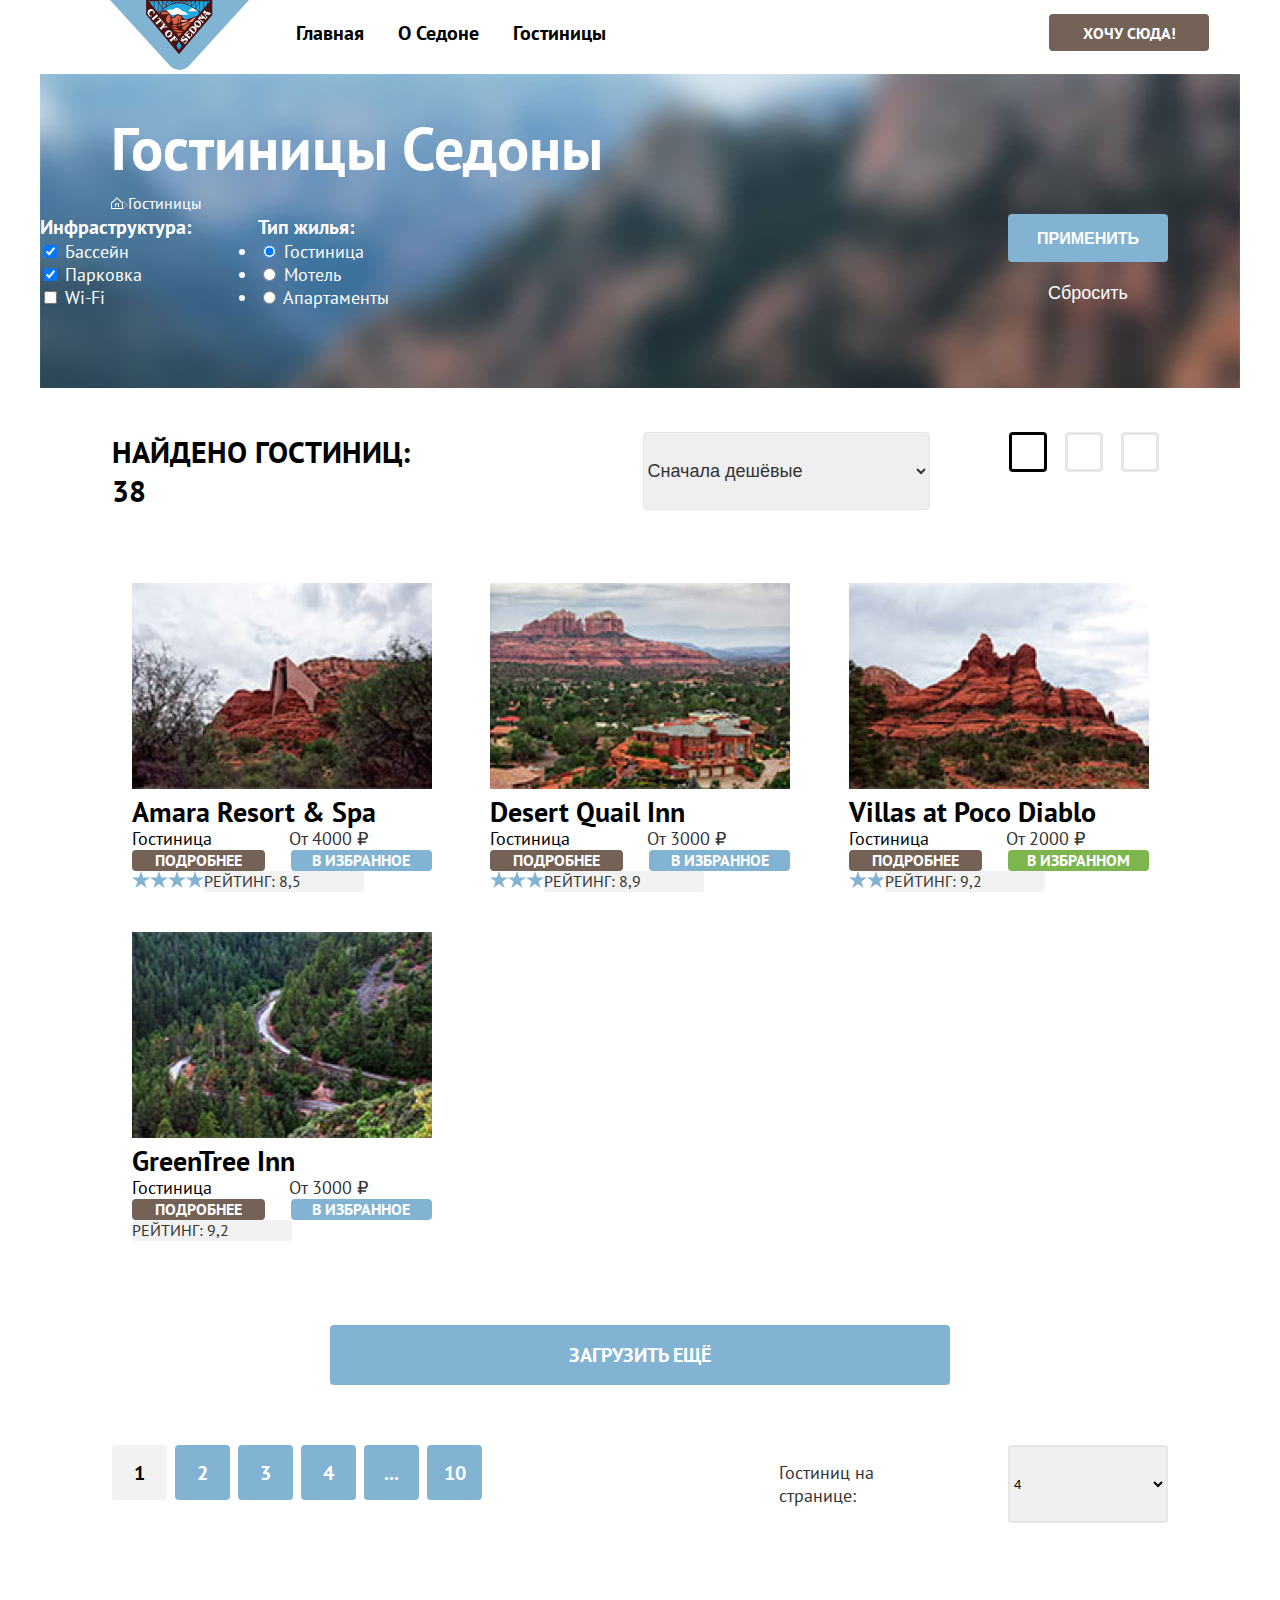
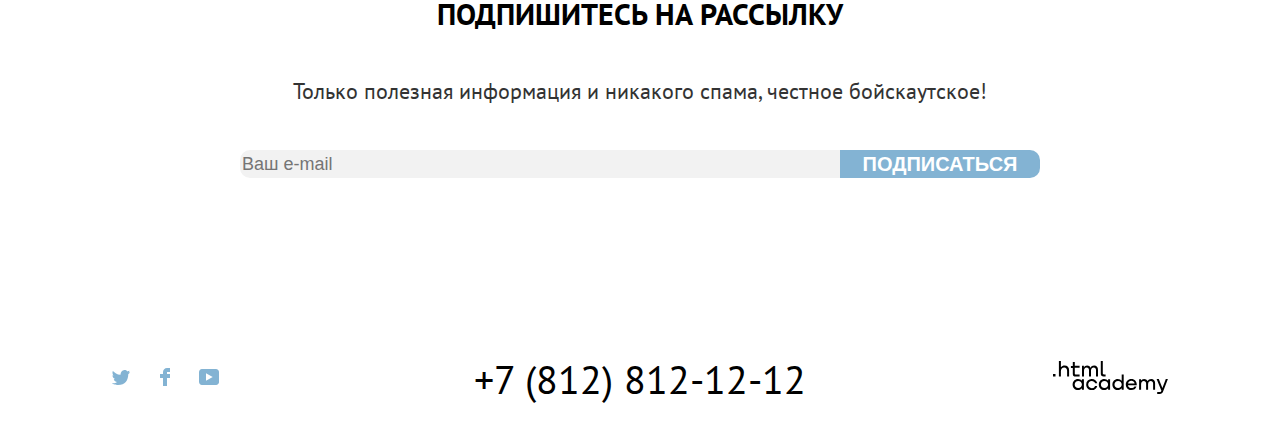
==== catalog.html @ 1007efc6 "Merge pull request #6 from Artem-Olkhovoi/master" ====
<!DOCTYPE html>
<html lang="ru">

<head>
  <meta charset="utf-8">
  <title>Каталог гостиниц в городе Седона</title>
  <link rel="stylesheet" href="styles/styles.css">
</head>

<body>
  <div class="main-container">
    <header class="main-page-header">
      <div class="header-container">
        <a class="navigation-logo" href="index.html">
          <img class="logo" src="images/logo.svg" width="139" height="70" alt="Логотип курортного города Седона">
        </a>
        <nav class="main-navigation-header">
          <ul class="main-navigation-list">
            <li class="main-navigation-item">
              <a class="main-navigation-link main-navigation-link-current" href="index.html">Главная</a>
            </li>
            <li class="main-navigation-item">
              <a class="main-navigation-link" href="#">О Седоне</a>
            </li>
            <li class="main-navigation-item">
              <a class="main-navigation-link" href="catalog.html">Гостиницы</a>
            </li>
          </ul>
        </nav>

        <ul class="main-navigation-list navigation-user">
          <li class="main-navigation-item">
            <a class="main-navigation-link" href="#">

              <span class="visually-hidden">
                Поиск
              </span>
            </a>
          </li>
          <li class="main-navigation-item">
            <a class="main-navigation-link" href="#">
              <span class="visually-hidden">
                Избранное
              </span>
            </a>
          </li>
          <li class="main-header-navigation-button">
            <a class="button-main-navigation-link" href="#">Хочу сюда!</a>
          </li>
        </ul>
      </div>
    </header>
    <main class="main-inner">
      <div class="inner-header-filter-container">
        <header class="inner-header">
          <h1 class="inner-header-title">Гостиницы Седоны</h1>
          <ul class="breadcrumbs">
            <li class="breadcrumbs-item">
              <a class="breadcrumbs-link" href="index.html"><img class="breadcrumbs-index-link"
                  src="images/breadcrumbs-index.svg" width="12" height="12">
                <span class="visually-hidden">
                  Главная
                </span>
              </a>
            </li>
            <li class="breadcrumbs-item">
              <img src="images/breadcrumbs-arrow.svg" width="5" height="8">
            </li>
            <li class="breadcrumbs-item">
              <a class="breadcrumbs-link">Гостиницы</a>
            </li>
          </ul>
        </header>
        <section class="catalog-filter">
          <h2 class="visually-hidden">Фильтр каталога</h2>
          <form class="catalog-filter filter" action="https://echo.htmlacademy.ru/" method="get">

            <fieldset class="catalog-filter-group infostructure">
              <legend class="catalog-filter-title">Инфраструктура:</legend>
              <ul class="catalog-filter-list">
                <li class="catalog-filter-item">
                  <input class="control-input" type="checkbox" name="swimming-pool" checked>
                  <label class="control">Бассейн</label>
                </li>

                <li class="catalog-filter-item">
                  <input class="control-input" type="checkbox" name="parking-place" checked>
                  <label class="control">Парковка</label>
                </li>

                <li class="catalog-filter-item">
                  <input class="control-input" type="checkbox" name="wi-fi">
                  <label class="control">Wi-Fi</label>
                </li>
              </ul>
            </fieldset>

            <fieldset class="catalog-filter-group">
              <legend class="catalog-filter-title">Тип жилья:</legend>
              <ul class="catalog-filter-list">
                <li class="catalog-filter-item">
                  <input class="control-input" type="radio" name="product-group" checked>
                  <label class="control">Гостиница</label>
                </li>

                <li class="catalog-filter-item">
                  <input class="control-input" type="radio" name="product-group">
                  <label class="control">Мотель</label>
                </li>

                <li class="catalog-filter-item">
                  <input class="control-input" type="radio" name="product-group">
                  <label class="control">Апартаменты</label>
                </li>
              </ul>
            </fieldset>
        </section>
        <div class="price-filter">
          <button class="button-submit" type="submit">Применить</button>
          <button class="button-reset" type="submit">Сбросить</button>
        </div>
        </form>
      </div>
      <section class="sorting">
        <div class="sorting-container">
          <h2 class="sorting-title">Найдено гостиниц: 38</h2>
          <select class="select-control" aria-label="Сортировка">
            <option value="cheap">Сначала дешёвые</option>
            <option value="expensive">Сначала дорогие</option>
            <option value="popular">Сначала популярные</option>
          </select>
          <div class="sorting-viev-variants">
            <a href="#" class="button-sort">
              <img class="mode-border" src="images/mode-tile.svg" width="16" height="14">
              <span class="visually-hidden">Показать карточки</span>
            </a>
            <a href="#" class="button-sort">
              <img class="mode-border inactive" src="images/mode-slideshow.svg" width="16" height="14">
              <span class="visually-hidden">Показать слайдом</span>
            </a>
            <a href="#" class="button-sort">
              <img class="mode-border inactive" src="images/mode-list.svg" width="16" height="14">
              <span class="visually-hidden">Показать список</span>
            </a>
          </div>
        </div>
      </section>

      <ul class="product-list">
        <div class="products-list-container">
          <li class="product-card">
            <a class="product-card-link" href="#">
              <img class="product-card-image" src="images/hotel-1.jpg" width="300" height="206"
                alt="Гостиница Amara Resort & Spa">
              <h3 class="product-card-title">Amara Resort & Spa</h3>
            </a>
            <p class="product-card-type">Гостиница</p>
            <p class="product-card-type-price">От 4000 ₽</p>
            <a class="product-card-button-detail" href="#">подробнее</a>
            <a class="product-card-button-favorite" href="#">В избранное</a>
            <div class="product-card-stars-4">
              <span class="visually-hidden">
                Четырехзвездочная гостиница
              </span>
            </div>
            <span class="product-card-rating">Рейтинг: 8,5</span>
          </li>

          <li class="product-card">
            <a class="product-card-link" href="#">
              <img class="product-card-image" src="images/hotel-2.jpg" width="300" height="206"
                alt="Гостиница Desert Quail Inn">
              <h3 class="product-card-title">Desert Quail Inn</h3>
            </a>
            <p class="product-card-type">Гостиница</p>
            <p class="product-card-type-price">От 3000 ₽</p>
            <a class="product-card-button-detail" href="#">подробнее</a>
            <a class="product-card-button-favorite" href="#">В избранное</a>
            <div class="product-card-stars-3">
              <span class="visually-hidden">
                Трехзвездочная гостиница
              </span>
            </div>
            <span class="product-card-rating">Рейтинг: 8,9</span>
          </li>

          <li class="product-card">
            <a class="product-card-link" href="#">
              <img class="product-card-image" src="images/hotel-3.jpg" width="300" height="206"
                alt="Гостиница Villas at Poco Diablo">
              <h3 class="product-card-title">Villas at Poco Diablo</h3>
            </a>
            <p class="product-card-type">Гостиница</p>
            <p class="product-card-type-price">От 2000 ₽</p>
            <a class="product-card-button-detail" href="#">подробнее</a>
            <a class="product-card-button-favorite in-favorite" href="#">В избранном</a>
            <div class="product-card-stars-2">
              <span class="visually-hidden">
                Двухзвездочная гостиница
              </span>
            </div>
            <span class="product-card-rating">Рейтинг: 9,2</span>
          </li>

          <li class="product-card">
            <a class="product-card-link" href="#">
              <img class="product-card-image" src="images/hotel-4.jpg" width="300" height="206"
                alt="Гостиница GreenTree Inn">
              <h3 class="product-card-title">GreenTree Inn</h3>
            </a>
            <p class="product-card-type">Гостиница</p>
            <p class="product-card-type-price">От 3000 ₽</p>
            <a class="product-card-button-detail" href="#">подробнее</a>
            <a class="product-card-button-favorite" href="#">В избранное</a>
            <span class="visually-hidden">
              Двухзвездочная гостиница
              <div class="product-card-stars-2"></div>
            </span>
            <span class="product-card-rating">Рейтинг: 9,2</span>
          </li>
        </div>
      </ul>

      <a class="pagination-show-more-link" href="#">Загрузить ещё</a>
      <div class="pagination-container">
        <div class="pagination-container-2">
          <ul class="pagination">
            <li class="pagination-item">
              <a class="pagination-link pagination-current">1</a>
            </li>
            <li class="pagination-item">
              <a class="pagination-link" href="#">2</a>
            </li>
            <li class="pagination-item">
              <a class="pagination-link" href="#">3</a>
            </li>
            <li class="pagination-item">
              <a class="pagination-link" href="#">4</a>
            </li>
            <li class="pagination-item">
              <a class="pagination-link" href="#">...</a>
            </li>
            <li class="pagination-item">
              <a class="pagination-link" href="#">10</a>
            </li>
          </ul>
        </div>
        <span class="amount-product-on-page">Гостиниц на странице:</span>
        <select class="select-amount-product-on-page" aria-label="Сортировка количества товаров на странице">
          <option value="four">4</option>
          <option value="eight">8</option>
          <option value="sixteen">16</option>
        </select>
      </div>
      <section class="newsletter-catalog">
        <div class="newslatter-container">
          <h2 class="newsletter-catalog-title">Подпишитесь на рассылку</h2>
          <p class="newsletter-catalog-description">Только полезная информация и никакого спама, честное бойскаутское!
          </p>
          <form class="newsletter-catalog-form" action="https://echo.htmlacademy.ru" method="post">
            <label for="newsletter-email" class="visually-hidden">Email</label>
            <input class="field" placeholder="Ваш e-mail" type="email" name="newsletter-email" id="newsletter-email"
              required>
            <button class="newsletter-button" type="submit">Подписаться</button>
          </form>
        </div>
      </section>
    </main>

    <footer class="page-footer">
      <div class="footer-container">
        <div class="footer-social">
          <h2 class="visually-hidden">Ссылки на соцсети</h2>
          <ul class="footer-social-list">
            <li class="footer-social-item">
              <a class="footer-social-button" target="_blank" href="https://twitter.com/htmlacademy_ru">
                <img src="images/social-twitter.svg" width="18" height="15">
                <span class="visually-hidden">Твиттер</span>
              </a>
            </li>
            <li class="footer-social-item">
              <a class="footer-social-button" target="_blank" href="https://www.facebook.com/htmlacademy">
                <img src="images/social-facebook.svg" width="10" height="18">
                <span class="visually-hidden">Фейсбук</span>
              </a>
            </li>
            <li class="footer-social-item">
              <a class="footer-social-button" target="_blank" href="https://www.youtube.com/c/HTMLAcademyRUS">
                <img src="images/social-youtube.svg" width="20" height="16">
                <span class="visually-hidden">Ютуб</span>
              </a>
            </li>
          </ul>
        </div>
        <div class="footer-telephone-number">
          <h2 class="visually-hidden">Контактный телефон</h2>
          <a class="footer-contact-number" href="tel:+78128121212">+7 (812) 812-12-12</a>
        </div>
        <div class="footer-about-text">
          <h2 class="visually-hidden">Сайт разработчиков</h2>
          <a href="https://htmlacademy.ru/" target="_blank"><img class="footer-about-text-logo"
              src="images/logo_htmlacademy.svg" width="115" height="34" alt="Логотип сайта разработчиков"></a>
        </div>
      </div>
    </footer>
  </div>
</body>

</html>
---- styles/styles.css ----
@font-face {
  font-family: "PT Sans";
  font-style: normal;
  font-weight: 400;
  src: url("../fonts/ptsans-400.woff2") format("woff2");
  font-display: swap;
}

@font-face {
  font-family: "PT Sans";
  font-style: normal;
  font-weight: 700;
  src: url("../fonts/ptsans-700.woff2") format("woff2");
  font-display: swap;
}

*,
*::before,
*::after {
  box-sizing: border-box;
}

html {
  height: 100%;
}

body {
  display: flex;
  flex-direction: column;
  min-height: 100%;
  font-family: "PT Sans", sans-serif;
  font-size: 18px;
  line-height: 21px;
  background-color: #FFFFFF;
  color: #000000;
  width: 1200px;
  margin: 0 auto;
  flex-grow: 1;
}



img {
  max-width: 100%;
  object-fit: contain;
}

.main-page-header {
  background-color: #FFFFFF;
  color: #000000;
}

.header-container {
  display: flex;
  width: 1200px;
  margin: 0 auto;
}

.navigation-logo {
  margin-left: 70px;
}

.main-navigation-header {
  margin-left: 30px;
  width: 400px;
}

.main-navigation-list {
  display: flex;
  flex-wrap: wrap;
  margin: 0;
  padding: 0;
  list-style-type: none;
}

.navigation-user {
  max-width: 310;
  margin-left: 282px;
}

.main-navigation-item .main-navigation-link {
  min-width: 44px;
  min-height: 66px;
}

.page-container {
  width: 1200px;
  margin: 0 auto;
}

.main-banner-logo {
  margin: 0 auto 82px;
  display: block;
  padding-top: 46px;
}

.main-navigation-link {
  font-family: "PT Sans", sans-serif;
  padding: 20px 17px;
  display: block;
  font-weight: 700;
  font-size: 20px;
  line-height: 26px;
  color: #000000;
  background-color: #FFFFFF;
  text-decoration: none;
}

.button {
  background-color: #756257;
  border-radius: 4px;
  color: #FFFFFF;
  text-align: center;
  text-transform: uppercase;
  font-weight: bold;
  text-decoration: none;
}

.main-header-navigation-button {
  font-size: 16px;
  line-height: 20px;
}

.button-main-navigation-link {
  background-color: #756257;
  border-radius: 4px;
  color: #FFFFFF;
  text-align: center;
  text-transform: uppercase;
  font-weight: bold;
  text-decoration: none;
  width: 160px;
  height: 37px;
  display: flex;
  align-items: center;
  justify-content: center;
  margin-top: 14px;
}

.main-navigation-list .navigation-user {
  align-items: center;
}

.main-index-banner {
  color: #000000;
  background-color: #FFFFFF;
  background-image: url("../images/index-background.jpg");
  background-size: 100% auto;
  background-repeat: no-repeat;
}

.post-banner-text {
  font-weight: bold;
  font-size: 30px;
  line-height: 36px;
  text-transform: uppercase;
  text-align: center;
  width: 720px;
  margin: 0 auto 31px;
}

.post-banner-text-description {
  font-size: 22px;
  line-height: 36px;
  color: #333333;
  text-align: center;
  width: 720px;
  margin: 0 auto 81px;
}

.advantages-list {
  text-align: center;
  display: flex;
  margin: 0 0 91px;
  padding: 0;
  flex-wrap: wrap;
  list-style-type: none;
}

.sub-advantages-list-with-logo {
  display: flex;
  margin: 0;
  padding: 0;
  list-style-type: none;
}

.first {
  order: -2;
}

.sub-advantages-logo-house {
  margin-top: 89px;
  margin-bottom: 23px;

}

.sub-advantages-logo-food {
  margin-top: 91px;
  margin-bottom: 23px;
}

.sub-advantages-logo-souvenirs {
  margin-top: 85px;
  margin-bottom: 23px;
}

.sub-advantages-item-food {
  width: 400px;
}

.sub-advantages-item-road {
  width: 400px;
}

.advantage-text-container {
  width: 400px;
  margin: auto;
}

.advantages-first-photo {
  margin: 0 auto;
}

.sub-advantages-item {
  width: 400px;
  height: 384px;
}

.advantages-item {
  width: 1200px;
  background-color: #83B3D3;
  display: flex;
}

.sub-advantages-item {
  background-color: rgba(131, 179, 211, 0.12);
}

.sub-advantages-item-food {
  background-color: #FFFFFF;
}

.sub-advantages-item-road {
  background-color: rgba(131, 179, 211, 0.2);
}

.advantages-title {
  font-weight: bold;
  font-size: 24px;
  line-height: 28px;
  text-transform: uppercase;
  color: #FFFFFF;
  margin: 0 auto 30px;
}

.sub-advantages-title {
  color: #000000;
  padding-top: 98px;
}

.sub-advantages-title-with-logo {
  padding-top: 0;
  color: #000000;
}

.advantages-description {
  color: #FFFFFF;
  width: 220px;
  margin: 0 auto;
}

.sub-advantages-description {
  color: #333333;
  width: 250px;
  margin: 0 auto;

}

.advantages-number {
  width: 250px;
  margin: 0 auto 30px;
  color: #FFFFFF;
}

.sub-advantages-number {
  width: 250px;
  margin: 0 auto 30px;

}

.sub-advantages-with-logo {
  order: -1;
}

.main-index-appointment-title {
  font-weight: bold;
  font-size: 30px;
  line-height: 36px;
  text-align: center;
  text-transform: uppercase;
  width: 720px;
  margin: 0 auto 29px;
}

.main-index-appointment-description {
  font-size: 22px;
  line-height: 26px;
  text-align: center;
  color: #333333;
  width: 720px;
  margin: 0 auto 56px;
}

.main-index-appointment-link {
  display: flex;
  font-size: 20px;
  line-height: 36px;
  border-radius: 10px;
  width: 575px;
  height: 60px;
  margin: 0 auto 93px;
  justify-content: center;
  align-items: center;
}

.newsletter {
  background-image: url("../images/mailing-form-background.jpg");
  background-size: 100% auto;
  background-repeat: no-repeat;
  color: #FFFFFF;
  background-color: #83B3D3;
}

.newsletter-title {
  font-weight: bold;
  font-size: 30px;
  line-height: 36px;
  text-align: center;
  text-transform: uppercase;
  width: 720px;
  margin: 94px auto 29px;
}

.newsletter-description {
  font-size: 22px;
  line-height: 26px;
  text-align: center;
  width: 720px;
  margin: 0 auto 46px;
}

.newsletter-form {
  text-align: center;
  display: flex;
}

.newsletter-button {
  background-color: #83B3D3;
  color: #FFFFFF;
  border-radius: 0px 10px 10px 0px;
  font-weight: 700;
  text-transform: uppercase;
  font-size: 20px;
  line-height: 26px;
  text-align: center;
  border: none;
  width: 200px;
  padding: 0;
  margin-right: auto;
}

.newsletter-container {
  width: 1200px;
  display: flex;
  flex-direction: column;
}

.field {
  font-size: 18px;
  line-height: 26px;
  color: #000000;
  border-radius: 10px 0px 0px 10px;
  background-color: #F2F2F2;
  border: none;
  width: 600px;
}

.footer-contact-number {
  display: block;
  font-size: 40px;
  line-height: 40px;
  text-align: center;
  text-transform: uppercase;
  text-decoration-line: none;
  color: #000000;
  margin: 40px auto;
}

.footer-about-text-logo {
  margin-top: 42px;
}

.inner-header {
  display: flex;
  width: 528px;
  margin: 0 601px 0 71px;
  flex-direction: column;
}

.catalog-filter {
  display: flex;
  width: 361px;
  margin-right: auto;
}

.catalog-filter-group {
  border: none;
  margin: 0;
  padding: 0;
  width: 150px;
}

.catalog-filter-title {
  padding: 0;
  margin: 0;
}

.infostructure {
  margin-right: 67px;
}

.catalog-filter-list {
  margin: 0;
  padding: 0;
}

.inner-header-filter-container {
  display: flex;
  flex-wrap: wrap;
  color: #FFFFFF;
  background-image: url("../images/catalog-filter-background.jpg");
  background-repeat: no-repeat;
  background-size: 100% auto;
  background-color: #5f4e46;
}

.inner-header-title {
  font-weight: bold;
  font-size: 60px;
  line-height: 78px;
  width: 528px;
  margin: 35px 0 5px;
  padding: 0;
}

.breadcrumbs {
  margin: 0;
  padding: 0;
  list-style-type: none;
  display: flex;
}

.breadcrumbs-link {
  font-size: 16px;
  line-height: 21px;
}

.catalog-filter-title {
  font-weight: bold;
  font-size: 20px;
  line-height: 26px;
}

.control {
  font-size: 18px;
  line-height: 23px;
}

.button-submit {
  font-weight: bold;
  font-size: 16px;
  line-height: 21px;
  text-align: center;
  text-transform: uppercase;
  color: #FFFFFF;
  background-color: #83B3D3;
  border: none;
  border-radius: 4px;
  width: 160px;
  height: 48px;
  padding: 0px;
  margin-bottom: 20px;
}

.price-filter {
  width: 160px;
  margin-right: 72px;
}

.button-reset {
  font-size: 18px;
  line-height: 23px;
  text-align: center;
  color: #FFFFFF;
  background-color: rgba(131, 179, 211, 0);
  border: none;
  text-align: center;
  width: 160px;
  padding: 0;
  margin-bottom: 83px;
}

.sorting-container {
  display: flex;
  width: 1057px;
  margin: 44px auto 53px;
}

.sorting-title {
  font-weight: bold;
  font-size: 30px;
  line-height: 39px;
  text-transform: uppercase;
  width: 339px;
  margin: 0 192px 0 0;
}

.mode-border {
  padding: 17px 16px;
  border-style: solid;
  border-color: #000000;
  border-radius: 4px;
}

.inactive {
  border-color: #E6E6E6;
}

.select-control {
  border-color: #E6E6E6;
  border-radius: 4px;
  font-size: 18px;
  line-height: 23px;
  color: #333333;
  width: 287px;
  margin-right: auto;
}

.sorting-viev-variants {
  display: flex;
  width: 160px;
  justify-content: space-between;
}

.button-sort {
  width: 48px
}

.products-list-container {
  display: flex;
  flex-wrap: wrap;
  width: 1057px;
  margin: 0 auto;
  justify-content: space-between;
}

.product-list {
  margin: 0 0 64px;
  padding: 0;
}

.product-card {
  width: 340px;
  display: flex;
  flex-wrap: wrap;
  padding: 20px;
}

.product-card-type {
  width: 133px;
  line-height: 23px;
  margin: 0 24px 0 0;
  padding: 0;
}

.product-card-button-detail {
  width: 133px;
}

.product-card-button-favorite {
  width: 141px;
  margin-left: 26px;
}

.product-card-type-price {
  width: 143px;
  margin: 0;
  padding: 0;
}

.product-card-title {
  margin: 0;
  padding: 0;
}

.product-card-link {
  font-weight: bold;
  font-size: 24px;
  line-height: 31px;
  text-decoration: none;
  color: #000000;
}

.product-card-button-detail {
  background-color: #756257;
  color: #FFFFFF;
  text-transform: uppercase;
  font-weight: bold;
  font-size: 16px;
  line-height: 21px;
  text-align: center;
  text-decoration: none;
  border-radius: 4px;
}

.product-card-button-favorite {
  background-color: #83B3D3;
  color: #FFFFFF;
  text-transform: uppercase;
  font-weight: bold;
  font-size: 16px;
  line-height: 21px;
  text-align: center;
  text-decoration: none;
  border-radius: 4px;
}

.in-favorite {
  background-color: #7DB54F;
}

.product-card-stars-4 {
  background-image: url("../images/star.svg");
  background-repeat: space;
  width: calc(18px*4);
  height: 20px;
  text-align: center;
}

.product-card-stars-3 {
  background-image: url("../images/star.svg");
  background-repeat: space;
  width: calc(18px*3);
  height: 20px;
}

.product-card-stars-2 {
  background-image: url("../images/star.svg");
  background-repeat: space;
  width: calc(18px*2);
  height: 20px;
}

.product-card-type-price {
  font-size: 18px;
  line-height: 23px;
  color: #333333;
}

.product-card-rating {
  font-size: 16px;
  line-height: 21px;
  text-transform: uppercase;
  color: #333333;
  background-color: #F2F2F2;
  border-radius: 4px;
  width: 160px;
}

.pagination-show-more-link {
  font-weight: bold;
  font-size: 20px;
  line-height: 26px;
  text-align: center;
  text-transform: uppercase;
  color: #FFFFFF;
  background: #83B3D3;
  border-radius: 4px;
  text-decoration: none;
  width: 620px;
  height: 60px;
  margin: 0 290px 60px;
  display: flex;
  align-items: center;
  justify-content: center;
}

.pagination-container {
  display: flex;
  flex-wrap: wrap;
  width: 1056px;
  margin: 0 auto 73px;
}

.pagination-container-2 {
  width: 370px;
  margin: 0 297px 0 0;
}

.pagination {
  margin: 0;
  padding: 0;
  display: flex;
  justify-content: space-between;
  list-style-type: none;
}

.amount-product-on-page {
  font-size: 18px;
  line-height: 23px;
  color: #333333;
  width: 175px;
  margin: 16px auto 16px 0;
}

.select-amount-product-on-page {
  border: 2px solid #E6E6E6;
  border-radius: 4px;
  width: 160px;
}

.newslatter-container {
  width: 800px;
  margin: 0 auto;
  display: flex;
  flex-wrap: wrap;
}

.newsletter-catalog {
  text-align: center;
}

.newsletter-catalog-title {
  font-weight: bold;
  font-size: 30px;
  line-height: 36px;
  text-transform: uppercase;
  margin: 0 auto 46px;
  width: 720px;
}

.newsletter-catalog-description {
  font-weight: normal;
  font-size: 22px;
  line-height: 26px;
  color: #333333;
  width: 720px;
  margin: 0 auto 46px;
}

.newsletter-catalog-form {
  margin: 0;
  display: flex;
}

.pagination-link {
  background-color: #83B3D3;
  color: #FFFFFF;
  text-decoration: none;
  font-weight: bold;
  font-size: 20px;
  line-height: 26px;
  text-align: center;
  text-transform: uppercase;
  border-radius: 4px;
  display: flex;
  width: 55px;
  height: 55px;
  align-items: center;
  justify-content: center;
}


.pagination-current {
  background-color: #F2F2F2;
  color: #000000;
}

.main-index-appointment {
  display: flex;
  width: 1200px;
  flex-direction: column;
}

.main-inner {
  margin-bottom: 141px;
}

.footer-container {
  display: flex;
  width: 1200px;
  margin: 0 auto;
}

.footer-social {
  width: 107px;
  padding: 0px;
  margin: 49px 0 53px 72px;
}

.footer-social-list {
  margin: 0;
  padding: 0;
  list-style-type: none;
  display: flex;
  justify-content: space-between;
  flex-wrap: wrap;
}

.footer-telephone-number {
  width: 720px;
  margin: 0 0 0 61px;
}

.footer-about-text {
  width: 115px;
  margin: 0 0 0 53px;
}

.visually-hidden {
  position: absolute;
  width: 1px;
  height: 1px;
  margin: -1px;
  padding: 0;
  border: 0;
  clip: rect(0 0 0 0);
  overflow: hidden;
}
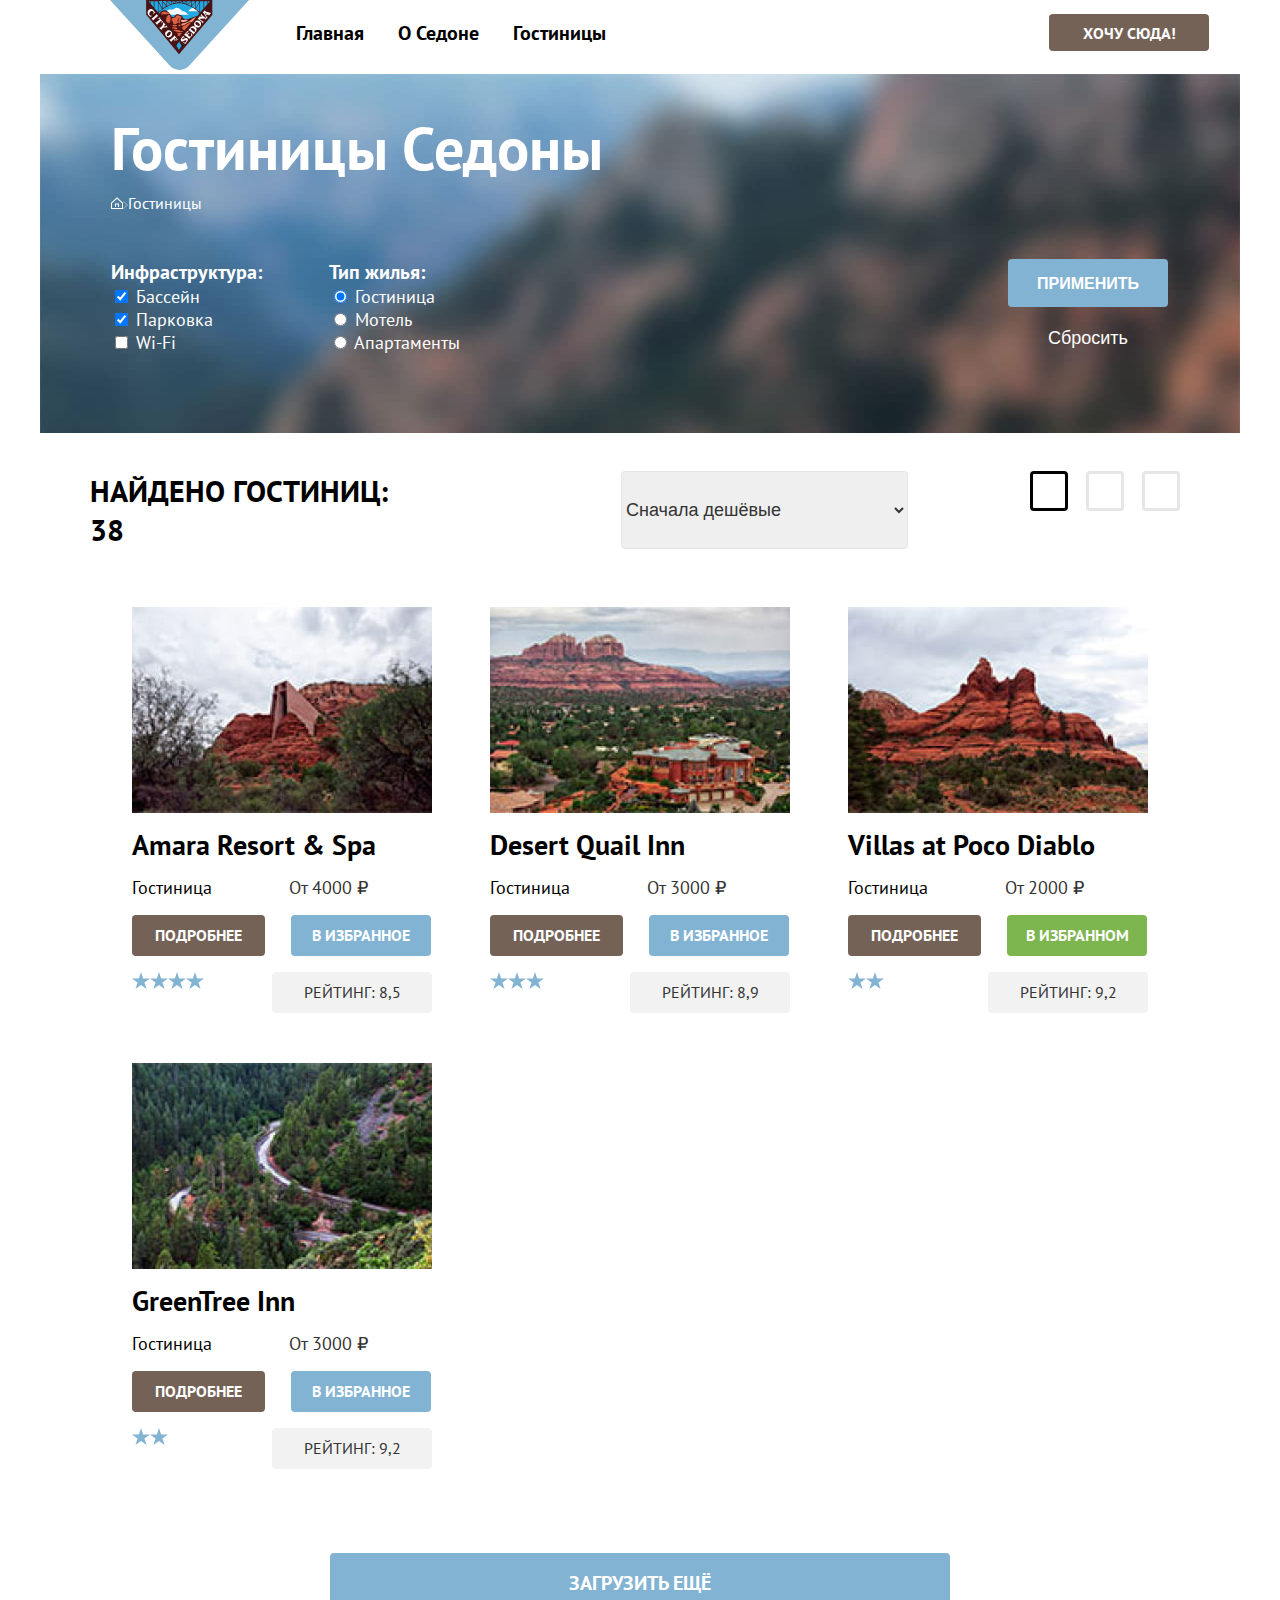
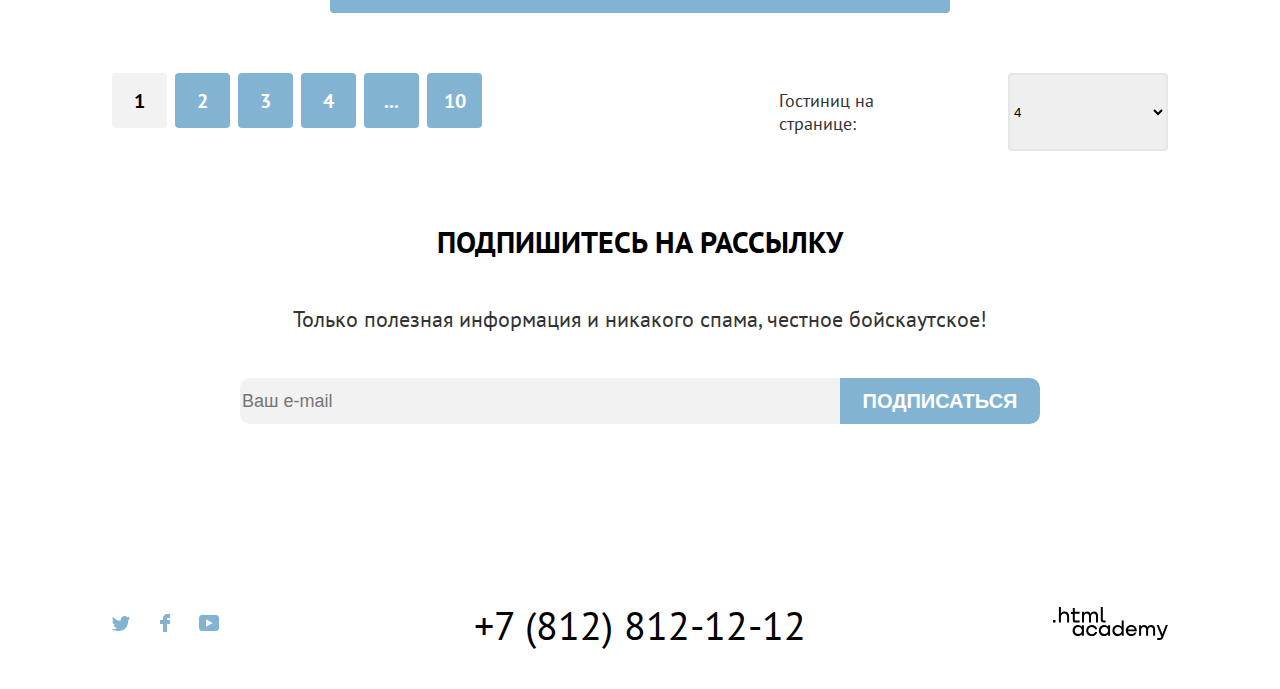
==== commit 45ac5ef3: "Merge pull request #7 from Artem-Olkhovoi/master" ====
--- a/catalog.html
+++ b/catalog.html
@@ -73,7 +73,7 @@
         </header>
         <section class="catalog-filter">
           <h2 class="visually-hidden">Фильтр каталога</h2>
-          <form class="catalog-filter filter" action="https://echo.htmlacademy.ru/" method="get">
+          <form class="catalog-filter-form" action="https://echo.htmlacademy.ru/" method="get">
 
             <fieldset class="catalog-filter-group infostructure">
               <legend class="catalog-filter-title">Инфраструктура:</legend>
@@ -122,27 +122,25 @@
         </form>
       </div>
       <section class="sorting">
-        <div class="sorting-container">
-          <h2 class="sorting-title">Найдено гостиниц: 38</h2>
-          <select class="select-control" aria-label="Сортировка">
-            <option value="cheap">Сначала дешёвые</option>
-            <option value="expensive">Сначала дорогие</option>
-            <option value="popular">Сначала популярные</option>
-          </select>
-          <div class="sorting-viev-variants">
-            <a href="#" class="button-sort">
-              <img class="mode-border" src="images/mode-tile.svg" width="16" height="14">
-              <span class="visually-hidden">Показать карточки</span>
-            </a>
-            <a href="#" class="button-sort">
-              <img class="mode-border inactive" src="images/mode-slideshow.svg" width="16" height="14">
-              <span class="visually-hidden">Показать слайдом</span>
-            </a>
-            <a href="#" class="button-sort">
-              <img class="mode-border inactive" src="images/mode-list.svg" width="16" height="14">
-              <span class="visually-hidden">Показать список</span>
-            </a>
-          </div>
+        <h2 class="sorting-title">Найдено гостиниц: 38</h2>
+        <select class="select-control" aria-label="Сортировка">
+          <option value="cheap">Сначала дешёвые</option>
+          <option value="expensive">Сначала дорогие</option>
+          <option value="popular">Сначала популярные</option>
+        </select>
+        <div class="sorting-viev-variants">
+          <a href="#" class="button-sort">
+            <img class="mode-border" src="images/mode-tile.svg" width="16" height="14">
+            <span class="visually-hidden">Показать карточки</span>
+          </a>
+          <a href="#" class="button-sort">
+            <img class="mode-border inactive" src="images/mode-slideshow.svg" width="16" height="14">
+            <span class="visually-hidden">Показать слайдом</span>
+          </a>
+          <a href="#" class="button-sort">
+            <img class="mode-border inactive" src="images/mode-list.svg" width="16" height="14">
+            <span class="visually-hidden">Показать список</span>
+          </a>
         </div>
       </section>
 
@@ -152,6 +150,8 @@
             <a class="product-card-link" href="#">
               <img class="product-card-image" src="images/hotel-1.jpg" width="300" height="206"
                 alt="Гостиница Amara Resort & Spa">
+            </a>
+            <a class="product-card-title-link" href="#">
               <h3 class="product-card-title">Amara Resort & Spa</h3>
             </a>
             <p class="product-card-type">Гостиница</p>
@@ -170,6 +170,8 @@
             <a class="product-card-link" href="#">
               <img class="product-card-image" src="images/hotel-2.jpg" width="300" height="206"
                 alt="Гостиница Desert Quail Inn">
+            </a>
+            <a class="product-card-title-link" href="#">
               <h3 class="product-card-title">Desert Quail Inn</h3>
             </a>
             <p class="product-card-type">Гостиница</p>
@@ -188,6 +190,8 @@
             <a class="product-card-link" href="#">
               <img class="product-card-image" src="images/hotel-3.jpg" width="300" height="206"
                 alt="Гостиница Villas at Poco Diablo">
+            </a>
+            <a class="product-card-title-link" href="#">
               <h3 class="product-card-title">Villas at Poco Diablo</h3>
             </a>
             <p class="product-card-type">Гостиница</p>
@@ -206,16 +210,19 @@
             <a class="product-card-link" href="#">
               <img class="product-card-image" src="images/hotel-4.jpg" width="300" height="206"
                 alt="Гостиница GreenTree Inn">
+            </a>
+            <a class="product-card-title-link" href="#">
               <h3 class="product-card-title">GreenTree Inn</h3>
             </a>
             <p class="product-card-type">Гостиница</p>
             <p class="product-card-type-price">От 3000 ₽</p>
             <a class="product-card-button-detail" href="#">подробнее</a>
             <a class="product-card-button-favorite" href="#">В избранное</a>
-            <span class="visually-hidden">
-              Двухзвездочная гостиница
-              <div class="product-card-stars-2"></div>
-            </span>
+            <div class="product-card-stars-2">
+              <span class="visually-hidden">
+                Двухзвездочная гостиница
+              </span>
+            </div>
             <span class="product-card-rating">Рейтинг: 9,2</span>
           </li>
         </div>
--- a/styles/styles.css
+++ b/styles/styles.css
@@ -352,6 +352,7 @@
 .newsletter-form {
   text-align: center;
   display: flex;
+  margin-bottom: 94px;
 }
 
 .newsletter-button {
@@ -365,7 +366,7 @@
   text-align: center;
   border: none;
   width: 200px;
-  padding: 0;
+  padding: 10px;
   margin-right: auto;
 }
 
@@ -383,6 +384,7 @@
   background-color: #F2F2F2;
   border: none;
   width: 600px;
+  margin-left: auto;
 }
 
 .footer-contact-number {
@@ -403,14 +405,18 @@
 .inner-header {
   display: flex;
   width: 528px;
-  margin: 0 601px 0 71px;
+  margin: 0 601px 45px 71px;
   flex-direction: column;
 }
 
 .catalog-filter {
   display: flex;
   width: 361px;
-  margin-right: auto;
+  margin-left: 71px;
+}
+
+.catalog-filter-form {
+  display: flex;
 }
 
 .catalog-filter-group {
@@ -432,6 +438,7 @@
 .catalog-filter-list {
   margin: 0;
   padding: 0;
+  list-style-type: none;
 }
 
 .inner-header-filter-container {
@@ -495,6 +502,7 @@
 .price-filter {
   width: 160px;
   margin-right: 72px;
+  margin-left: auto;
 }
 
 .button-reset {
@@ -510,10 +518,9 @@
   margin-bottom: 83px;
 }
 
-.sorting-container {
-  display: flex;
-  width: 1057px;
-  margin: 44px auto 53px;
+.sorting {
+  display: flex;
+  padding: 38px 50px;
 }
 
 .sorting-title {
@@ -556,17 +563,22 @@
   width: 48px
 }
 
-.products-list-container {
-  display: flex;
-  flex-wrap: wrap;
-  width: 1057px;
-  margin: 0 auto;
-  justify-content: space-between;
-}
-
 .product-list {
   margin: 0 0 64px;
   padding: 0;
+  list-style: none;
+}
+
+.product-card-image {
+  display: block;
+}
+
+.products-list-container {
+  display: grid;
+  grid-template-columns: repeat(3, 340px);
+  width: 1056px;
+  margin: 0 auto;
+  gap: 10px 18px;
 }
 
 .product-card {
@@ -575,21 +587,13 @@
   flex-wrap: wrap;
   padding: 20px;
 }
+
 
 .product-card-type {
   width: 133px;
   line-height: 23px;
-  margin: 0 24px 0 0;
-  padding: 0;
-}
-
-.product-card-button-detail {
-  width: 133px;
-}
-
-.product-card-button-favorite {
-  width: 141px;
-  margin-left: 26px;
+  margin: 0 24px 16px 0;
+  padding: 0;
 }
 
 .product-card-type-price {
@@ -598,17 +602,26 @@
   padding: 0;
 }
 
-.product-card-title {
-  margin: 0;
-  padding: 0;
-}
-
-.product-card-link {
+.product-card-title-link {
+  margin: 0;
+  padding: 0;
   font-weight: bold;
   font-size: 24px;
   line-height: 31px;
   text-decoration: none;
   color: #000000;
+  margin: 0;
+  padding: 0;
+}
+
+.product-card-title {
+  margin: 0 0 16px 0;
+  padding: 0;
+}
+
+.product-card-link {
+  margin: 0 0 16px 0;
+  padding: 0;
 }
 
 .product-card-button-detail {
@@ -621,6 +634,9 @@
   text-align: center;
   text-decoration: none;
   border-radius: 4px;
+  width: 133px;
+  margin-bottom: 16px;
+  padding: 10px 0;
 }
 
 .product-card-button-favorite {
@@ -633,6 +649,10 @@
   text-align: center;
   text-decoration: none;
   border-radius: 4px;
+  width: 140px;
+  margin-left: 26px;
+  margin-bottom: 16px;
+  padding: 10px 0;
 }
 
 .in-favorite {
@@ -675,6 +695,9 @@
   background-color: #F2F2F2;
   border-radius: 4px;
   width: 160px;
+  margin-left: auto;
+  padding: 10px 0;
+  text-align: center;
 }
 
 .pagination-show-more-link {
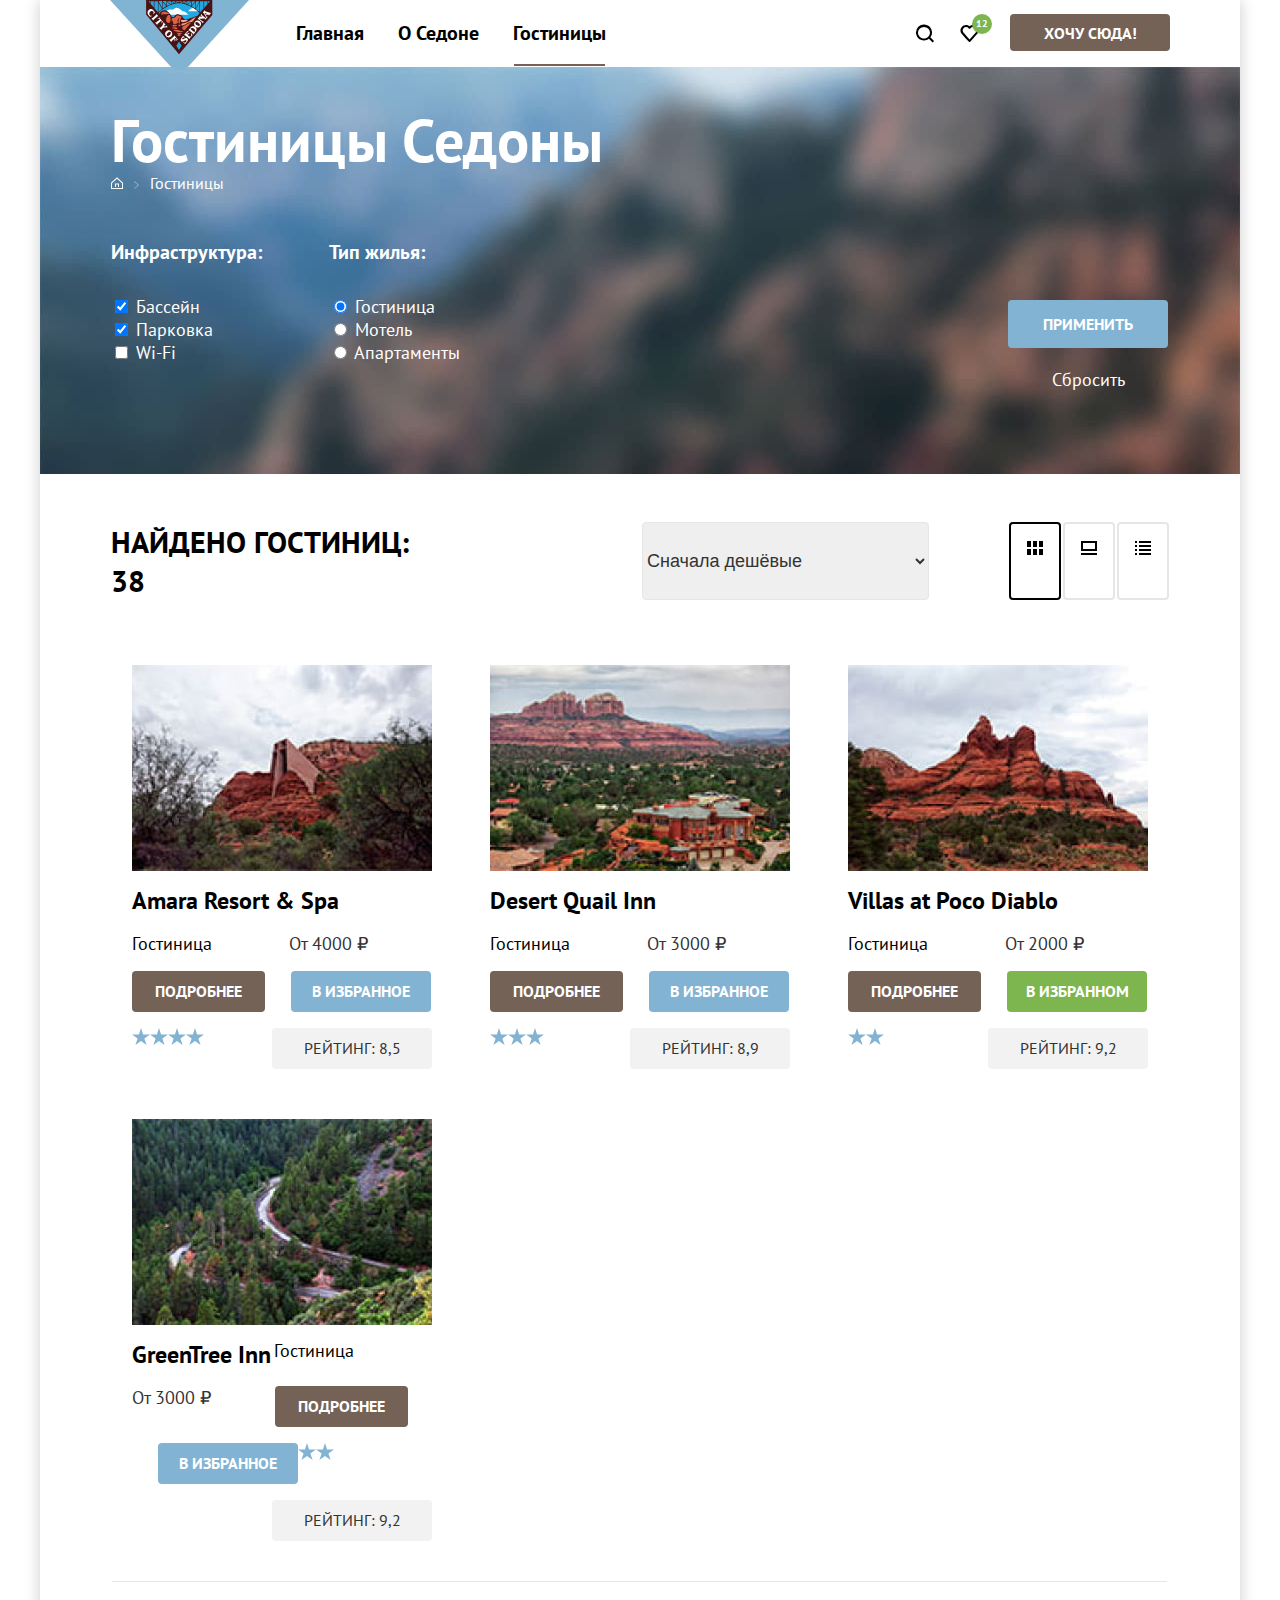
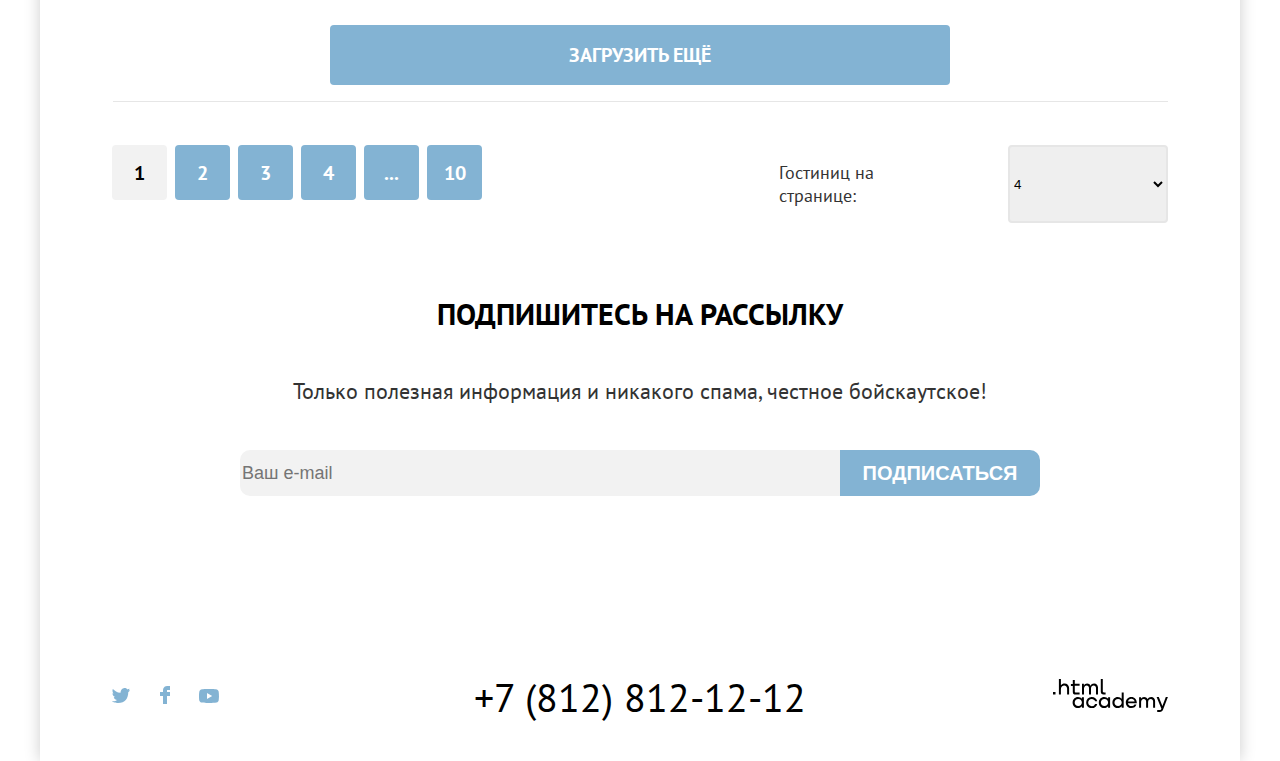
==== commit fccf68f7: "Merge pull request #8 from Artem-Olkhovoi/master" ====
--- a/catalog.html
+++ b/catalog.html
@@ -17,21 +17,25 @@
         <nav class="main-navigation-header">
           <ul class="main-navigation-list">
             <li class="main-navigation-item">
-              <a class="main-navigation-link main-navigation-link-current" href="index.html">Главная</a>
+              <a class="main-navigation-link" href="index.html">Главная</a>
             </li>
             <li class="main-navigation-item">
               <a class="main-navigation-link" href="#">О Седоне</a>
             </li>
             <li class="main-navigation-item">
-              <a class="main-navigation-link" href="catalog.html">Гостиницы</a>
+              <a class="main-navigation-link main-navigation-link-current" href="catalog.html">Гостиницы</a>
             </li>
           </ul>
         </nav>
 
-        <ul class="main-navigation-list navigation-user">
+        <ul class="navigation-user">
           <li class="main-navigation-item">
             <a class="main-navigation-link" href="#">
-
+              <svg class="navigation-icon" aria-hidden="true" focusable="false" width="20" height="19" fill="none"
+                xmlns="http://www.w3.org/2000/svg">
+                <path
+                  d="m19.03 17.05-3.71-3.7c1-1.3 1.7-3 1.7-4.9 0-4.4-3.61-8-8.02-8a8.12 8.12 0 0 0-8.03 8.1c0 4.4 3.61 8 8.03 8 1.8 0 3.5-.6 4.91-1.7l3.71 3.7 1.4-1.5ZM9 14.55c-3.31 0-6.02-2.7-6.02-6a6.03 6.03 0 0 1 12.03 0c0 3.3-2.7 6-6.01 6Z" />
+              </svg>
               <span class="visually-hidden">
                 Поиск
               </span>
@@ -39,9 +43,15 @@
           </li>
           <li class="main-navigation-item">
             <a class="main-navigation-link" href="#">
+              <svg class="navigation-icon" aria-hidden="true" focusable="false" width="19" height="17" fill="none"
+                xmlns="http://www.w3.org/2000/svg">
+                <path
+                  d="M9.44 17c-.3 0-.6-.1-.8-.4-5.41-6.1-6.72-7.5-7.02-7.9A5.4 5.4 0 0 1 6.03 0c1.3 0 2.51.5 3.51 1.3a5.47 5.47 0 0 1 9.03 4.1c0 1.3-.5 2.5-1.3 3.4l-7.02 7.9c-.2.2-.4.3-.8.3ZM3.43 7.5c.3.4 3.5 4 6.11 6.9l6.22-7c.5-.5.7-1.2.7-2 0-1.8-1.5-3.3-3.3-3.3-1 0-2.01.5-2.71 1.3-.3.3-.6.4-.9.4-.3 0-.6-.2-.8-.4a3.7 3.7 0 0 0-2.72-1.3c-1.8 0-3.3 1.5-3.3 3.3-.1.9.3 1.6.7 2.1-.1 0-.1 0 0 0Z" />
+              </svg>
               <span class="visually-hidden">
                 Избранное
               </span>
+              <span class="favourite-counter">12</span>
             </a>
           </li>
           <li class="main-header-navigation-button">
@@ -56,15 +66,19 @@
           <h1 class="inner-header-title">Гостиницы Седоны</h1>
           <ul class="breadcrumbs">
             <li class="breadcrumbs-item">
-              <a class="breadcrumbs-link" href="index.html"><img class="breadcrumbs-index-link"
-                  src="images/breadcrumbs-index.svg" width="12" height="12">
+              <a href="index.html">
+                <svg class="breadcrubs-index-logo" width="12" height="12" fill="none" aria-hidden="true"
+                  focusable="false" xmlns="http://www.w3.org/2000/svg">
+                  <path d="M6 .3 0 5.8V12h12V5.8L6 .3ZM11 11H1V6.2l5-4.5 5 4.5V11Z" />
+                  <path d="M4 10h1V7.5h2V10h1V6.5H4V10Z" />
+                </svg>
                 <span class="visually-hidden">
                   Главная
                 </span>
               </a>
             </li>
             <li class="breadcrumbs-item">
-              <img src="images/breadcrumbs-arrow.svg" width="5" height="8">
+              <img class="breadcumbs-arrow" src="images/breadcrumbs-arrow.svg" width="5" height="8">
             </li>
             <li class="breadcrumbs-item">
               <a class="breadcrumbs-link">Гостиницы</a>
@@ -129,16 +143,28 @@
           <option value="popular">Сначала популярные</option>
         </select>
         <div class="sorting-viev-variants">
-          <a href="#" class="button-sort">
-            <img class="mode-border" src="images/mode-tile.svg" width="16" height="14">
+          <a href="#" class="button-sort active-sorting-button">
+            <svg class="sorting-icon" width="16" height="14" aria-hidden="true" focusable="false" fill="none"
+              xmlns="http://www.w3.org/2000/svg">
+              <path d="M4 0H0v6h4V0ZM16 0h-4v6h4V0ZM10 0H6v6h4V0ZM4 8H0v6h4V8ZM16 8h-4v6h4V8ZM10 8H6v6h4V8Z"
+                fill="#000" />
+            </svg>
             <span class="visually-hidden">Показать карточки</span>
           </a>
           <a href="#" class="button-sort">
-            <img class="mode-border inactive" src="images/mode-slideshow.svg" width="16" height="14">
+            <svg class="sorting-icon" width="16" height="14" aria-hidden="true" focusable="false" fill="none"
+              xmlns="http://www.w3.org/2000/svg">
+              <path d="M16 12H0v2h16v-2ZM14 2v6H2V2h12Zm2-2H0v10h16V0Z" fill="#000" />
+            </svg>
             <span class="visually-hidden">Показать слайдом</span>
           </a>
           <a href="#" class="button-sort">
-            <img class="mode-border inactive" src="images/mode-list.svg" width="16" height="14">
+            <svg class="sorting-icon" width="16" height="14" aria-hidden="true" focusable="false" fill="none"
+              xmlns="http://www.w3.org/2000/svg">
+              <path
+                d="M2 0H0v2h2V0ZM16 0H4v2h12V0ZM2 4H0v2h2V4ZM16 4H4v2h12V4ZM2 8H0v2h2V8ZM16 8H4v2h12V8ZM2 12H0v2h2v-2ZM16 12H4v2h12v-2Z"
+                fill="#000" />
+            </svg>
             <span class="visually-hidden">Показать список</span>
           </a>
         </div>
@@ -281,19 +307,37 @@
           <ul class="footer-social-list">
             <li class="footer-social-item">
               <a class="footer-social-button" target="_blank" href="https://twitter.com/htmlacademy_ru">
-                <img src="images/social-twitter.svg" width="18" height="15">
+                <svg class="social-logo" width="18" height="15" aria-hidden="true" focusable="false" fill="none"
+                  xmlns="http://www.w3.org/2000/svg">
+                  <g clip-path="url(#a)">
+                    <path
+                      d="M11.6.2c1.8-.5 3.2.3 3.8 1.2.7-.2 1.4-.5 2.1-.7 0 .9-.6 1.5-.9 1.8.7.1 1.4-.6 1.4-.6-.2 1-1.1 1.8-1.7 2C16.1 10.7 13 15.1 5.7 15h-.5c-.4 0-4.4-.5-5.2-1.9 2.4.2 4.1-.4 5-1.2-1-.3-2.9-.4-3.2-2.9.4.1.6.2 1.3.1C1.8 8.3.4 7.5.5 5.3c.3.3 1.1.5 1.4.5C1.1 5.6-.2 2.5.9.9c1.9 1.9 4 3.6 7.6 3.8C8.7 2.3 9.7.8 11.6.2Z" />
+                  </g>
+                  <defs>
+                    <clipPath id="a">
+                      <path fill="#fff" d="M0 0h18v15H0z" />
+                    </clipPath>
+                  </defs>
+                </svg>
                 <span class="visually-hidden">Твиттер</span>
               </a>
             </li>
             <li class="footer-social-item">
               <a class="footer-social-button" target="_blank" href="https://www.facebook.com/htmlacademy">
-                <img src="images/social-facebook.svg" width="10" height="18">
+                <svg class="social-logo" width="10" height="18" aria-hidden="true" focusable="false" fill="none"
+                  xmlns="http://www.w3.org/2000/svg">
+                  <path d="M7 0C4.8 0 3 1.8 3 4v2H0v4h3v8h4v-8h3V6H7V4h3V0H7Z" />
+                </svg>
                 <span class="visually-hidden">Фейсбук</span>
               </a>
             </li>
             <li class="footer-social-item">
               <a class="footer-social-button" target="_blank" href="https://www.youtube.com/c/HTMLAcademyRUS">
-                <img src="images/social-youtube.svg" width="20" height="16">
+                <svg class="social-logo" aria-hidden="true" focusable="false" width="20" height="14" viewBox="0 0 20 14"
+                  fill="none" xmlns="http://www.w3.org/2000/svg">
+                  <path fill-rule="evenodd" clip-rule="evenodd"
+                    d="M17.8136 0.418176C18.6746 0.648666 19.3513 1.32532 19.5818 2.18637C19.9983 3.74547 20 7.00033 20 7.00033C20 7.00033 20 10.2552 19.5818 11.8143C19.3513 12.6753 18.6746 13.352 17.8136 13.5825C16.2545 14.0007 9.99996 14.0007 9.99996 14.0007C9.99996 14.0007 3.74547 14.0007 2.18636 13.5825C1.32532 13.352 0.648666 12.6753 0.418176 11.8143C0 10.2552 0 7.00033 0 7.00033C0 7.00033 0 3.74547 0.418176 2.18637C0.648666 1.32532 1.32532 0.648666 2.18636 0.418176C3.74547 0 9.99996 0 9.99996 0C9.99996 0 16.2545 0 17.8136 0.418176ZM13.194 7.00061L7.99808 10.0002V4.00092L13.194 7.00061Z" />
+                </svg>
                 <span class="visually-hidden">Ютуб</span>
               </a>
             </li>
@@ -305,8 +349,12 @@
         </div>
         <div class="footer-about-text">
           <h2 class="visually-hidden">Сайт разработчиков</h2>
-          <a href="https://htmlacademy.ru/" target="_blank"><img class="footer-about-text-logo"
-              src="images/logo_htmlacademy.svg" width="115" height="34" alt="Логотип сайта разработчиков"></a>
+          <a href="https://htmlacademy.ru/" target="_blank">
+            <svg class="html-academy-logo" width="115" height="34" aria-hidden="true" focusable="false" fill="none"
+              xmlns="http://www.w3.org/2000/svg">
+              <path
+                d="M0 12.9v2.6h2.5v-2.6H0ZM11.6 4.5c-1.6 0-2.8.7-3.6 1.7h-.1V0h-2v15.5h2v-5.3c0-2.1 1.3-3.6 3.3-3.6 1.8 0 2.9 1.4 2.9 3.2v5.7h2V9.4c.1-3-1.8-4.9-4.5-4.9ZM26.6 4.8h-4.8V1.1h-2v3.8h-1.9v2h1.9v6c0 1.7 1 2.7 2.7 2.7h4.1v-2h-3.7c-.7 0-1.1-.4-1.1-1.1V6.8h4.8v-2ZM41.1 4.6c-1.6 0-2.9.8-3.5 2.1h-.1c-.6-1.2-1.8-2.1-3.4-2.1-1.4 0-2.5.8-3.1 1.8h-.1V4.8H29v10.6h2V10c0-2 1-3.5 2.6-3.5 1.5 0 2.4 1 2.4 2.6v6.3h2V9.8c0-2.4 1.4-3.3 2.6-3.3 1.5 0 2.4 1 2.4 2.6v6.3h2V8.9c.1-2.5-1.4-4.3-3.9-4.3ZM47.8 12.7c0 1.7 1 2.7 2.8 2.7h2v-2h-1.7c-.7 0-1.1-.4-1.1-1.1V0h-2v12.7ZM28.9 19.7c-.9-1.1-2.2-1.8-3.9-1.8-3.1 0-5.4 2.3-5.4 5.6s2.3 5.6 5.4 5.6c1.8 0 3-.8 3.8-1.9h.1v1.6h2V18.2h-2v1.5Zm-3.6 7.4c-2.2 0-3.6-1.6-3.6-3.6s1.4-3.6 3.6-3.6 3.6 1.6 3.6 3.6c0 1.9-1.4 3.6-3.6 3.6ZM44.2 22c-.5-2.4-2.6-4.1-5.4-4.1a5.4 5.4 0 0 0-5.6 5.6c0 3.1 2.2 5.6 5.6 5.6 2.8 0 4.9-1.8 5.4-4.2h-2.1a3.4 3.4 0 0 1-3.3 2.3c-2.2 0-3.6-1.6-3.6-3.6s1.4-3.6 3.6-3.6c1.6 0 2.8 1 3.3 2.2h2.1V22ZM55.1 19.7c-.9-1.1-2.2-1.8-3.9-1.8-3.1 0-5.4 2.3-5.4 5.6s2.3 5.6 5.4 5.6c1.8 0 3-.8 3.8-1.9h.1v1.6h2V18.2h-2v1.5Zm-3.6 7.4c-2.2 0-3.6-1.6-3.6-3.6s1.4-3.6 3.6-3.6 3.6 1.6 3.6 3.6c0 1.9-1.5 3.6-3.6 3.6ZM68.7 19.8c-.9-1.1-2.2-1.9-3.9-1.9-3.1 0-5.4 2.3-5.4 5.6s2.2 5.6 5.4 5.6c1.7 0 3-.8 3.8-1.8h.1v1.5h2V13.4h-2v6.4Zm-3.6 7.3c-2.2 0-3.6-1.6-3.6-3.6s1.4-3.6 3.6-3.6 3.6 1.6 3.6 3.6c-.1 2-1.5 3.6-3.6 3.6ZM78.3 17.9c-3.3 0-5.5 2.5-5.5 5.6 0 3 2.1 5.6 5.5 5.6 2.5 0 4.5-1.3 5.2-3.6h-2.1c-.5 1-1.6 1.6-3 1.6-1.9 0-3.3-1.3-3.4-2.9h8.8c.2-3.6-2-6.3-5.5-6.3Zm0 1.9c1.7 0 3 1 3.3 2.6h-6.5c.3-1.5 1.5-2.6 3.2-2.6ZM98.2 17.9c-1.6 0-2.9.8-3.6 2h-.1c-.6-1.2-1.8-2-3.4-2-1.4 0-2.5.7-3.1 1.8v-1.5h-1.9v10.6h2v-5.4c0-2 1-3.4 2.6-3.5 1.5 0 2.4 1 2.4 2.6v6.3h2v-5.6c0-2.4 1.4-3.3 2.6-3.3 1.5 0 2.4 1 2.4 2.6v6.3h2v-6.5c.1-2.6-1.4-4.4-3.9-4.4ZM109.4 27l-3.6-8.9h-2.2l4.8 11.6c-.3.9-.7 1.2-1.7 1.2h-2.5v2h2.5c1.8 0 2.8-.8 3.5-2.6l4.7-12.2h-2.1l-3.4 8.9Z" />
+            </svg>
         </div>
       </div>
     </footer>
--- a/styles/styles.css
+++ b/styles/styles.css
@@ -36,6 +36,7 @@
   width: 1200px;
   margin: 0 auto;
   flex-grow: 1;
+  box-shadow: 0px 0px 15px rgba(0, 0, 0, 0.2);
 }
 
 
@@ -48,6 +49,7 @@
 .main-page-header {
   background-color: #FFFFFF;
   color: #000000;
+  margin-bottom: -7px;
 }
 
 .header-container {
@@ -74,8 +76,14 @@
 }
 
 .navigation-user {
-  max-width: 310;
-  margin-left: 282px;
+  display: flex;
+  flex-wrap: wrap;
+  margin: 0;
+  margin-right: 70px;
+  margin-left: auto;
+  padding: 0;
+  list-style-type: none;
+  width: 267px;
 }
 
 .main-navigation-item .main-navigation-link {
@@ -89,12 +97,15 @@
 }
 
 .main-banner-logo {
-  margin: 0 auto 82px;
   display: block;
+  margin: 0 auto;
   padding-top: 46px;
+  width: 462px;
+  height: auto;
 }
 
 .main-navigation-link {
+  position: relative;
   font-family: "PT Sans", sans-serif;
   padding: 20px 17px;
   display: block;
@@ -106,6 +117,22 @@
   text-decoration: none;
 }
 
+.main-navigation-link:hover {
+  color: #756257;
+}
+
+.main-navigation-link:active {
+  color: rgba(117, 98, 87, 0.3);
+}
+
+.navigation-icon:hover {
+  fill: #756257;
+}
+
+.navigation-icon:active {
+  fill: rgba(117, 98, 87, 0.3);
+}
+
 .button {
   background-color: #756257;
   border-radius: 4px;
@@ -119,6 +146,7 @@
 .main-header-navigation-button {
   font-size: 16px;
   line-height: 20px;
+  margin-left: auto;
 }
 
 .button-main-navigation-link {
@@ -137,16 +165,45 @@
   margin-top: 14px;
 }
 
-.main-navigation-list .navigation-user {
-  align-items: center;
+.button-main-navigation-link:hover {
+  background: #615048;
+}
+
+.button-main-navigation-link:focus {
+  background: #615048;
+  border: 3px solid #83B3D3;
+  border-radius: 4px;
+}
+
+.main-navigation-link-current::before {
+  position: absolute;
+  content: "";
+  left: 18px;
+  right: 18px;
+  bottom: 0;
+  height: 2px;
+  background-color: #756257;
 }
 
 .main-index-banner {
+  position: relative;
   color: #000000;
   background-color: #FFFFFF;
   background-image: url("../images/index-background.jpg");
   background-size: 100% auto;
   background-repeat: no-repeat;
+  margin-bottom: 65px;
+  padding-bottom: 82px;
+}
+
+.main-index-banner::after {
+  content: "";
+  position: absolute;
+  width: 100%;
+  height: 57px;
+  bottom: 0;
+  left: 0;
+  background-image: url("../images/divider.png");
 }
 
 .post-banner-text {
@@ -286,6 +343,26 @@
   width: 250px;
   margin: 0 auto 30px;
 
+}
+
+.advantages-number::before {
+  content: "—";
+  margin-right: 5px;
+}
+
+.advantages-number::after {
+  content: "—";
+  margin-left: 5px;
+}
+
+.sub-advantages-number::before {
+  content: "—";
+  margin-right: 5px;
+}
+
+.sub-advantages-number::after {
+  content: "—";
+  margin-left: 5px;
 }
 
 .sub-advantages-with-logo {
@@ -323,6 +400,20 @@
   align-items: center;
 }
 
+.main-index-appointment-link:hover {
+  background: #615048;
+}
+
+.main-index-appointment-link:active {
+  color: rgba(255, 255, 255, 0.3);
+}
+
+.main-index-appointment-link:focus {
+  background: #615048;
+  border: 3px solid #83B3D3;
+  outline: none;
+}
+
 .newsletter {
   background-image: url("../images/mailing-form-background.jpg");
   background-size: 100% auto;
@@ -368,6 +459,22 @@
   width: 200px;
   padding: 10px;
   margin-right: auto;
+}
+
+.newsletter-button:hover {
+  background: #68A2CA;
+}
+
+.newsletter-button:focus {
+  background: #68A2CA;
+  border: 3px solid #756257;
+  outline: none;
+}
+
+.newsletter-button:active {
+  background: #68A2CA;
+  color: rgba(255, 255, 255, 0.3);
+  border: none;
 }
 
 .newsletter-container {
@@ -387,6 +494,34 @@
   margin-left: auto;
 }
 
+.field:hover {
+  background: #E6E6E6;
+}
+
+.field:focus {
+  background: #E6E6E6;
+  border: 3px solid #83B3D3;
+  outline: none;
+}
+
+.social-logo {
+  fill: #83B3D3;
+}
+
+.social-logo:hover {
+  fill: rgb(104, 162, 202);
+}
+
+.social-logo:active {
+  fill: rgba(104, 162, 202, 0.3);
+}
+
+.footer-social-button {
+  margin: 0;
+  padding: 0;
+  text-decoration: none;
+}
+
 .footer-contact-number {
   display: block;
   font-size: 40px;
@@ -398,8 +533,24 @@
   margin: 40px auto;
 }
 
-.footer-about-text-logo {
-  margin-top: 42px;
+.footer-contact-number:hover {
+  color: #756257;
+}
+
+.footer-contact-number:active {
+  color: rgba(117, 98, 87, 0.3);
+}
+
+.html-academy-logo {
+  fill: #000000;
+}
+
+.html-academy-logo:hover {
+  fill: #756257;
+}
+
+.html-academy-logo:active {
+  fill: rgba(117, 98, 87, 0.3);
 }
 
 .inner-header {
@@ -456,7 +607,7 @@
   font-size: 60px;
   line-height: 78px;
   width: 528px;
-  margin: 35px 0 5px;
+  margin: 34px 0 -7px;
   padding: 0;
 }
 
@@ -472,10 +623,37 @@
   line-height: 21px;
 }
 
+.breadcrumbs-link:hover {
+  color: rgba(255, 255, 255, 0.6);
+}
+
+.breadcrumbs-link:active {
+  color: rgba(255, 255, 255, 0.3);
+}
+
+.breadcrubs-index-logo:focus {
+  border: 3px solid #83B3D3;
+  border-radius: 4px;
+  outline: none;
+}
+
+.breadcrubs-index-logo {
+  fill: #FFFFFF;
+}
+
+.breadcrubs-index-logo:hover {
+  fill: rgba(255, 255, 255, 0.6);
+}
+
+.breadcrubs-index-logo:active {
+  fill: rgba(255, 255, 255, 0.3);
+}
+
 .catalog-filter-title {
   font-weight: bold;
   font-size: 20px;
   line-height: 26px;
+  margin-bottom: 30px;
 }
 
 .control {
@@ -484,6 +662,7 @@
 }
 
 .button-submit {
+  font-family: 'PT Sans';
   font-weight: bold;
   font-size: 16px;
   line-height: 21px;
@@ -499,13 +678,30 @@
   margin-bottom: 20px;
 }
 
+.button-submit:hover {
+  background: #68A2CA;
+}
+
+.button-submit:active {
+  color: rgba(255, 255, 255, 0.3);
+  outline: none;
+}
+
+.button-submit:focus {
+  background: #68A2CA;
+  border: 3px solid #FFFFFF;
+  outline: none;
+}
+
 .price-filter {
   width: 160px;
   margin-right: 72px;
   margin-left: auto;
+  margin-top: 61px;
 }
 
 .button-reset {
+  font-family: 'PT Sans';
   font-size: 18px;
   line-height: 23px;
   text-align: center;
@@ -518,9 +714,18 @@
   margin-bottom: 83px;
 }
 
+.button-reset:hover {
+  color: rgba(255, 255, 255, 0.6);
+}
+
+.button-reset:active {
+  color: rgba(255, 255, 255, 0.3);
+}
+
 .sorting {
   display: flex;
-  padding: 38px 50px;
+  padding: 48px 71px;
+  padding-bottom: 45px;
 }
 
 .sorting-title {
@@ -530,17 +735,6 @@
   text-transform: uppercase;
   width: 339px;
   margin: 0 192px 0 0;
-}
-
-.mode-border {
-  padding: 17px 16px;
-  border-style: solid;
-  border-color: #000000;
-  border-radius: 4px;
-}
-
-.inactive {
-  border-color: #E6E6E6;
 }
 
 .select-control {
@@ -553,15 +747,58 @@
   margin-right: auto;
 }
 
+.select-control:hover {
+  border: 2px solid #83B3D3;
+  border-radius: 4px;
+  box-sizing: border-box;
+}
+
+.select-control:active {
+  color: rgba(51, 51, 51, 0.3);
+  border-color: rgba(230, 230, 230, 0.3);
+  outline: none;
+}
+
+.select-control:focus {
+  border: 2px solid #83B3D3;
+  border-radius: 4px;
+  box-sizing: border-box;
+  outline: none;
+}
+
 .sorting-viev-variants {
   display: flex;
   width: 160px;
   justify-content: space-between;
 }
 
+.sorting-viev-variants a {
+  line-height: 0;
+  font-size: 0;
+}
+
 .button-sort {
-  width: 48px
-}
+  padding: 17px 16px;
+  margin: 0;
+  border: 2px solid #E6E6E6;
+  box-sizing: border-box;
+  border-radius: 4px;
+  text-decoration: none;
+}
+
+.button-sort:hover {
+  border-color: #83B3D3;
+}
+
+.button-sort:focus {
+  border-color: #83B3D3;
+  outline: none;
+}
+
+.active-sorting-button {
+  border-color: #000000;
+}
+
 
 .product-list {
   margin: 0 0 64px;
@@ -573,14 +810,37 @@
   display: block;
 }
 
+.product-card-image:hover {
+  opacity: 0.6;
+}
+
+.product-card-image:active {
+  opacity: 0.3;
+}
+
+.product-card-image:focus {
+  border: 3px solid #83B3D3;
+  outline: none;
+}
+
 .products-list-container {
   display: grid;
+  position: relative;
   grid-template-columns: repeat(3, 340px);
   width: 1056px;
   margin: 0 auto;
   gap: 10px 18px;
 }
 
+.products-list-container::after {
+  content: "";
+  position: absolute;
+  border-bottom: 1px solid #E6E6E6;
+  bottom: -21px;
+  height: 15px;
+  width: 1055px;
+}
+
 .product-card {
   width: 340px;
   display: flex;
@@ -603,24 +863,25 @@
 }
 
 .product-card-title-link {
-  margin: 0;
-  padding: 0;
-  font-weight: bold;
+  display: block;
+  margin: 0 3px 16px 0;
+  padding: 0;
+  text-decoration: none;
+}
+
+.product-card-title {
+  font-family: 'PT Sans';
+  font-style: normal;
+  font-weight: 700;
+  padding: 0;
+  margin: 0;
   font-size: 24px;
   line-height: 31px;
-  text-decoration: none;
   color: #000000;
-  margin: 0;
-  padding: 0;
-}
-
-.product-card-title {
-  margin: 0 0 16px 0;
-  padding: 0;
 }
 
 .product-card-link {
-  margin: 0 0 16px 0;
+  margin: 0 0 14px 0;
   padding: 0;
 }
 
@@ -637,6 +898,21 @@
   width: 133px;
   margin-bottom: 16px;
   padding: 10px 0;
+  outline: none;
+}
+
+.product-card-button-detail:hover {
+  background: #615048;
+}
+
+.product-card-button-detail:focus {
+  background: #615048;
+  border: 3px solid #83B3D3;
+  outline: none;
+}
+
+.product-card-button-detail:active {
+  color: rgba(255, 255, 255, 0.3);
 }
 
 .product-card-button-favorite {
@@ -653,10 +929,42 @@
   margin-left: 26px;
   margin-bottom: 16px;
   padding: 10px 0;
+  outline: none;
+}
+
+.product-card-button-favorite:hover {
+  background: #68A2CA;
+  border: 1px solid #756257;
+}
+
+.product-card-button-favorite:focus {
+  background: #68A2CA;
+  border: 3px solid #756257;
+}
+
+.product-card-button-favorite:active {
+  background: #68A2CA;
+  color: rgba(255, 255, 255, 0.3);
+  border: 1px solid #756257;
 }
 
 .in-favorite {
   background-color: #7DB54F;
+}
+
+.in-favorite:focus {
+  background: #6C9E42;
+  border: 3px solid #756257;
+}
+
+.in-favorite:hover {
+  background: #6C9E42;
+  border: none;
+}
+
+.in-favorite:active {
+  background: #6C9E42;
+  color: rgba(255, 255, 255, 0.3);
 }
 
 .product-card-stars-4 {
@@ -664,7 +972,6 @@
   background-repeat: space;
   width: calc(18px*4);
   height: 20px;
-  text-align: center;
 }
 
 .product-card-stars-3 {
@@ -716,6 +1023,32 @@
   display: flex;
   align-items: center;
   justify-content: center;
+  outline: none;
+  position: relative;
+}
+
+.pagination-show-more-link::after {
+  content: "";
+  position: absolute;
+  border-bottom: 1px solid #E6E6E6;
+  bottom: -17px;
+  height: 15px;
+  width: 1055px;
+}
+
+.pagination-show-more-link:hover {
+  background: #68A2CA;
+}
+
+.pagination-show-more-link:focus {
+  background: #68A2CA;
+  border: 1px solid #756257;
+}
+
+.pagination-show-more-link:active {
+  background: #68A2CA;
+  color: rgba(255, 255, 255, 0.3);
+  border: none;
 }
 
 .pagination-container {
@@ -750,6 +1083,19 @@
   border: 2px solid #E6E6E6;
   border-radius: 4px;
   width: 160px;
+  outline: none;
+}
+
+.select-amount-product-on-page:hover {
+  border-color: #83B3D3;
+}
+
+.select-amount-product-on-page:focus {
+  border-color: #83B3D3;
+}
+
+.select-amount-product-on-page:active {
+  border: 2px solid rgba(230, 230, 230, 0.6);
 }
 
 .newslatter-container {
@@ -803,6 +1149,21 @@
   justify-content: center;
 }
 
+.pagination-link:hover {
+  background: #68A2CA;
+}
+
+.pagination-link:focus {
+  background: #68A2CA;
+  border: 3px solid #756257;
+  outline: none;
+}
+
+.pagination-link:active {
+  background: #68A2CA;
+  color: rgba(255, 255, 255, 0.3);
+  outline: none;
+}
 
 .pagination-current {
   background-color: #F2F2F2;
@@ -847,7 +1208,7 @@
 
 .footer-about-text {
   width: 115px;
-  margin: 0 0 0 53px;
+  margin: 42px 0 0 53px;
 }
 
 .visually-hidden {
@@ -860,3 +1221,31 @@
   clip: rect(0 0 0 0);
   overflow: hidden;
 }
+
+.navigation-icon {
+  position: absolute;
+  top: 0px;
+  right: 0px;
+  bottom: 0px;
+  left: 0px;
+  margin: auto;
+  fill: #000000;
+}
+
+.breadcrumbs-item {
+  margin-right: 11px;
+}
+
+.favourite-counter {
+  position: absolute;
+  top: 14px;
+  right: -1px;
+  width: 20px;
+  height: 20px;
+  line-height: 20px;
+  text-align: center;
+  background-color: #7DB54F;
+  border-radius: 50%;
+  color: #FFFFFF;
+  font-size: 10px;
+}
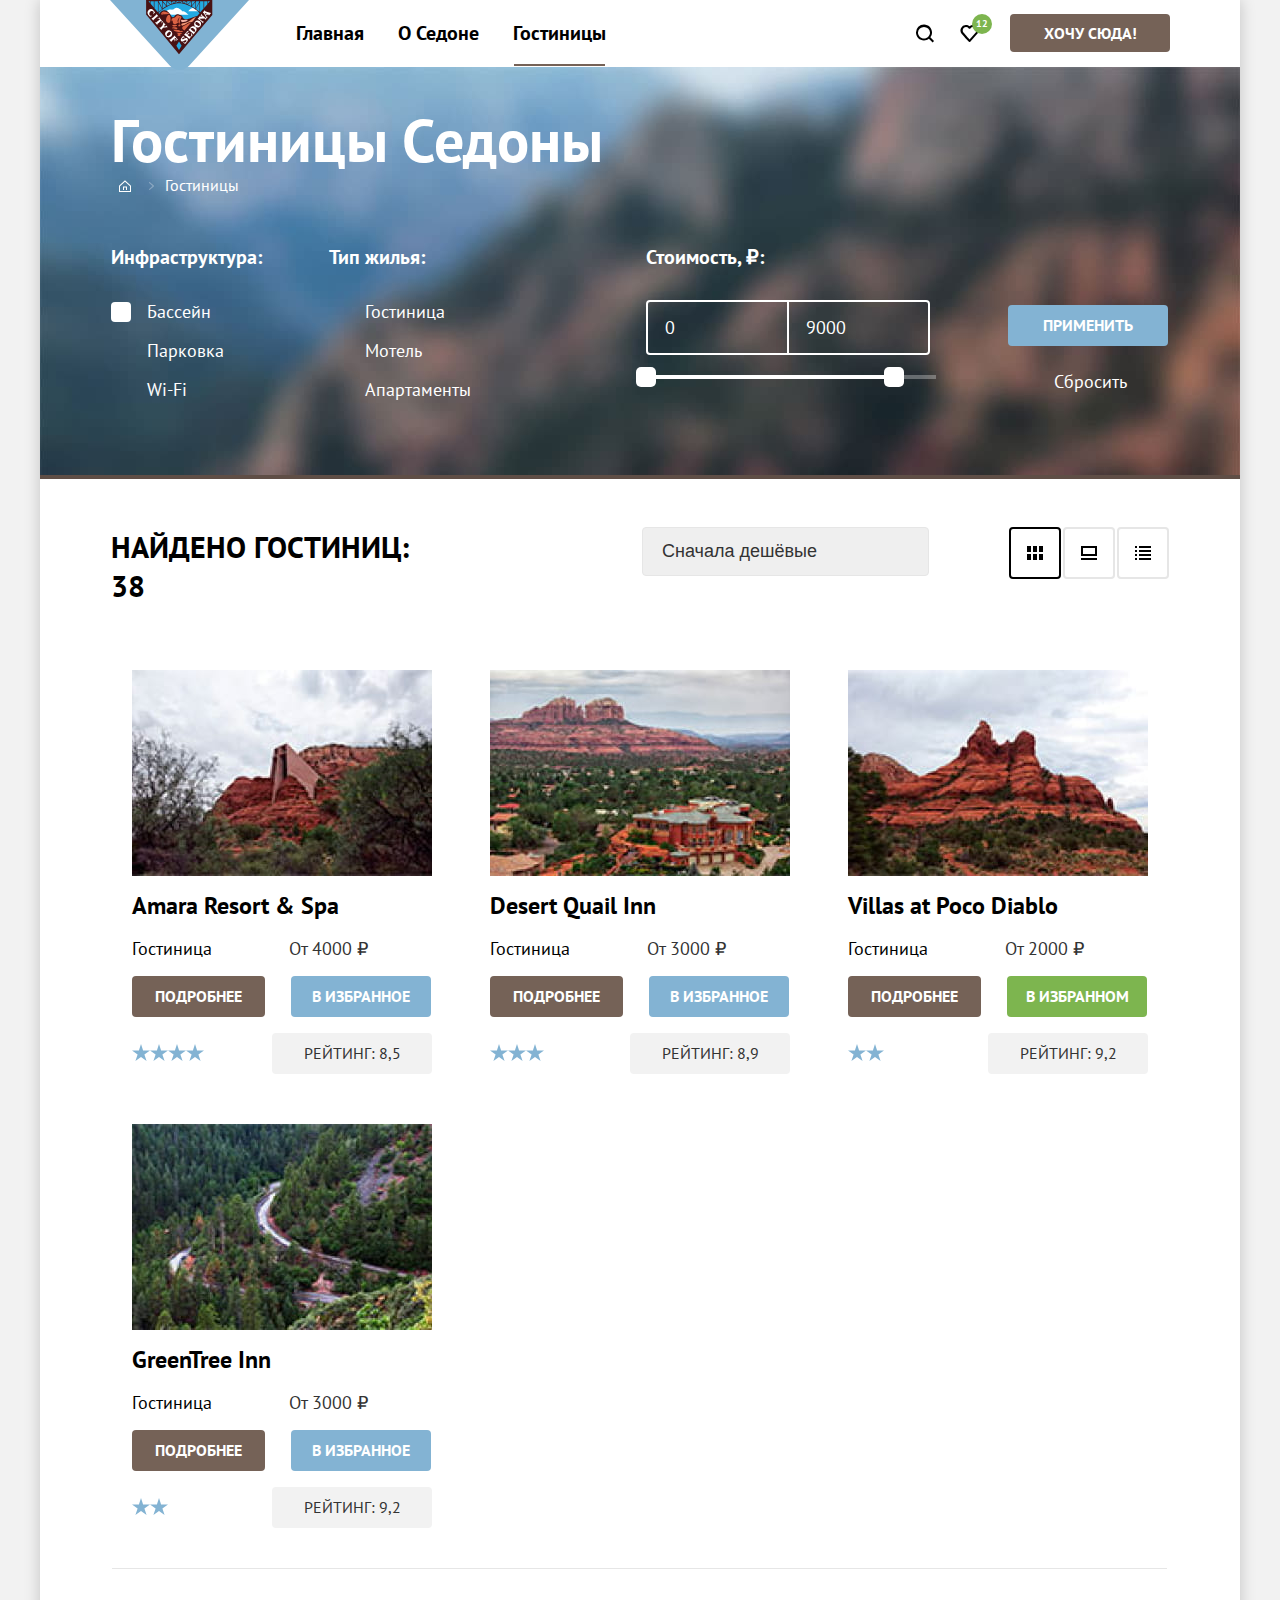
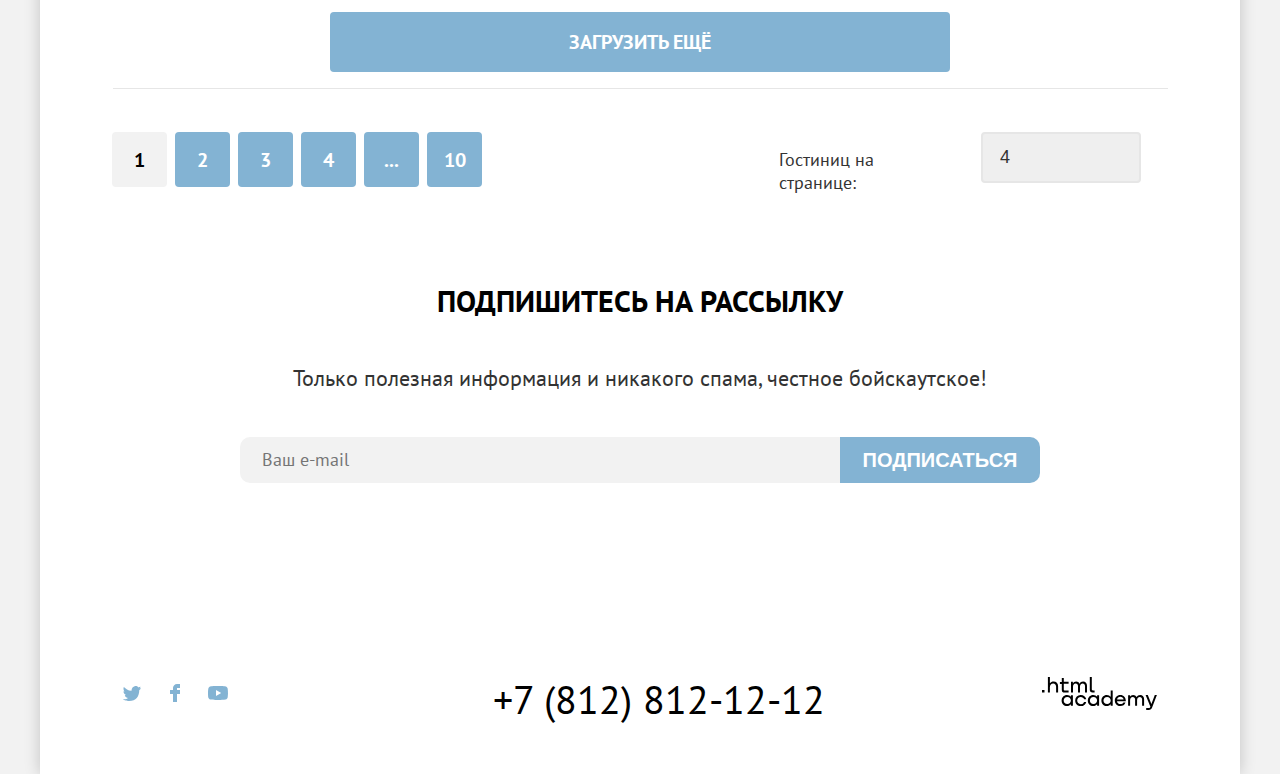
==== commit dce0ad4b: "шлифовка" ====
--- a/catalog.html
+++ b/catalog.html
@@ -66,7 +66,7 @@
           <h1 class="inner-header-title">Гостиницы Седоны</h1>
           <ul class="breadcrumbs">
             <li class="breadcrumbs-item">
-              <a href="index.html">
+              <a class="breadcrumbs-index-link" href="index.html">
                 <svg class="breadcrubs-index-logo" width="12" height="12" fill="none" aria-hidden="true"
                   focusable="false" xmlns="http://www.w3.org/2000/svg">
                   <path d="M6 .3 0 5.8V12h12V5.8L6 .3ZM11 11H1V6.2l5-4.5 5 4.5V11Z" />
@@ -93,18 +93,27 @@
               <legend class="catalog-filter-title">Инфраструктура:</legend>
               <ul class="catalog-filter-list">
                 <li class="catalog-filter-item">
-                  <input class="control-input" type="checkbox" name="swimming-pool" checked>
-                  <label class="control">Бассейн</label>
-                </li>
-
-                <li class="catalog-filter-item">
-                  <input class="control-input" type="checkbox" name="parking-place" checked>
-                  <label class="control">Парковка</label>
-                </li>
-
-                <li class="catalog-filter-item">
-                  <input class="control-input" type="checkbox" name="wi-fi">
-                  <label class="control">Wi-Fi</label>
+                  <input class="visually-hidden control-input" type="checkbox" name="swimming-pool"
+                    id="infostructure-swimming-pool" value="Бассейн" checked>
+                  <label class="control" for="infostructure-swimming-pool">
+                    <span class="control-label">Бассейн</span>
+                  </label>
+                </li>
+
+                <li class="catalog-filter-item">
+                  <label class="control">
+                    <input class="visually-hidden control-input" type="checkbox" name="swimming-pool" checked>
+                    <span class="control-mark"></span>
+                    <span class="control-label">Парковка</span>
+                  </label>
+                </li>
+
+                <li class="catalog-filter-item">
+                  <label class="control">
+                    <input class="visually-hidden control-input" type="checkbox" name="swimming-pool">
+                    <span class="control-mark"></span>
+                    <span class="control-label">Wi-Fi</span>
+                  </label>
                 </li>
               </ul>
             </fieldset>
@@ -113,21 +122,57 @@
               <legend class="catalog-filter-title">Тип жилья:</legend>
               <ul class="catalog-filter-list">
                 <li class="catalog-filter-item">
-                  <input class="control-input" type="radio" name="product-group" checked>
-                  <label class="control">Гостиница</label>
-                </li>
-
-                <li class="catalog-filter-item">
-                  <input class="control-input" type="radio" name="product-group">
-                  <label class="control">Мотель</label>
-                </li>
-
-                <li class="catalog-filter-item">
-                  <input class="control-input" type="radio" name="product-group">
-                  <label class="control">Апартаменты</label>
+                  <label class="control">
+                    <input class="visually-hidden control-input" type="radio" name="swimming-pool" checked>
+                    <span class="control-mark"></span>
+                    <span class="control-label">Гостиница</span>
+                  </label>
+                </li>
+
+                <li class="catalog-filter-item">
+                  <label class="control">
+                    <input class="visually-hidden control-input" type="radio" name="swimming-pool">
+                    <span class="control-mark"></span>
+                    <span class="control-label">Мотель</span>
+                  </label>
+                </li>
+
+                <li class="catalog-filter-item">
+                  <label class="control">
+                    <input class="visually-hidden control-input" type="radio" name="swimming-pool">
+                    <span class="control-mark"></span>
+                    <span class="control-label">Апартаменты</span>
+                  </label>
                 </li>
               </ul>
             </fieldset>
+
+            <fieldset class="catalog-filter-price">
+              <legend class="catalog-filter-title">Стоимость, ₽:</legend>
+
+              <div class="range-wrapper-inputs">
+                <label class="catalog-filter-label">
+                  <input class="range-input" type="number" value="0" name="min-price">
+                </label>
+                <label class="catalog-filter-label">
+                  <input class="range-input" type="number" value="9000" name="max-price">
+                </label>
+              </div>
+
+              <div class="range">
+                <div class="range-scale">
+                  <div class="range-bar" style="right: 42px; width: 248px">
+                    <button class="range-toggle toggle-min">
+                      <span class="visually-hidden">Изменить минимальную цену.</span>
+                    </button>
+                    <button class="range-toggle toggle-max">
+                      <span class="visually-hidden">Изменить максимальную цену.</span>
+                    </button>
+                  </div>
+                </div>
+              </div>
+            </fieldset>
+
         </section>
         <div class="price-filter">
           <button class="button-submit" type="submit">Применить</button>
@@ -307,7 +352,7 @@
           <ul class="footer-social-list">
             <li class="footer-social-item">
               <a class="footer-social-button" target="_blank" href="https://twitter.com/htmlacademy_ru">
-                <svg class="social-logo" width="18" height="15" aria-hidden="true" focusable="false" fill="none"
+                <svg class="social-logo" width="18" height="15" aria-hidden="true" focusable="false"
                   xmlns="http://www.w3.org/2000/svg">
                   <g clip-path="url(#a)">
                     <path
@@ -315,7 +360,7 @@
                   </g>
                   <defs>
                     <clipPath id="a">
-                      <path fill="#fff" d="M0 0h18v15H0z" />
+                      <path d="M0 0h18v15H0z" />
                     </clipPath>
                   </defs>
                 </svg>
@@ -324,9 +369,9 @@
             </li>
             <li class="footer-social-item">
               <a class="footer-social-button" target="_blank" href="https://www.facebook.com/htmlacademy">
-                <svg class="social-logo" width="10" height="18" aria-hidden="true" focusable="false" fill="none"
+                <svg class="social-logo" width="10" height="18" aria-hidden="true" focusable="false" viewBox="0 0 10 18"
                   xmlns="http://www.w3.org/2000/svg">
-                  <path d="M7 0C4.8 0 3 1.8 3 4v2H0v4h3v8h4v-8h3V6H7V4h3V0H7Z" />
+                  <path d="M7 0C4.8 0 3 1.8 3 4V6H0V10H3V18H7V10H10V6H7V4H10V0H7Z" />
                 </svg>
                 <span class="visually-hidden">Фейсбук</span>
               </a>
@@ -334,7 +379,7 @@
             <li class="footer-social-item">
               <a class="footer-social-button" target="_blank" href="https://www.youtube.com/c/HTMLAcademyRUS">
                 <svg class="social-logo" aria-hidden="true" focusable="false" width="20" height="14" viewBox="0 0 20 14"
-                  fill="none" xmlns="http://www.w3.org/2000/svg">
+                  xmlns="http://www.w3.org/2000/svg">
                   <path fill-rule="evenodd" clip-rule="evenodd"
                     d="M17.8136 0.418176C18.6746 0.648666 19.3513 1.32532 19.5818 2.18637C19.9983 3.74547 20 7.00033 20 7.00033C20 7.00033 20 10.2552 19.5818 11.8143C19.3513 12.6753 18.6746 13.352 17.8136 13.5825C16.2545 14.0007 9.99996 14.0007 9.99996 14.0007C9.99996 14.0007 3.74547 14.0007 2.18636 13.5825C1.32532 13.352 0.648666 12.6753 0.418176 11.8143C0 10.2552 0 7.00033 0 7.00033C0 7.00033 0 3.74547 0.418176 2.18637C0.648666 1.32532 1.32532 0.648666 2.18636 0.418176C3.74547 0 9.99996 0 9.99996 0C9.99996 0 16.2545 0 17.8136 0.418176ZM13.194 7.00061L7.99808 10.0002V4.00092L13.194 7.00061Z" />
                 </svg>
@@ -347,15 +392,15 @@
           <h2 class="visually-hidden">Контактный телефон</h2>
           <a class="footer-contact-number" href="tel:+78128121212">+7 (812) 812-12-12</a>
         </div>
-        <div class="footer-about-text">
-          <h2 class="visually-hidden">Сайт разработчиков</h2>
-          <a href="https://htmlacademy.ru/" target="_blank">
-            <svg class="html-academy-logo" width="115" height="34" aria-hidden="true" focusable="false" fill="none"
-              xmlns="http://www.w3.org/2000/svg">
-              <path
-                d="M0 12.9v2.6h2.5v-2.6H0ZM11.6 4.5c-1.6 0-2.8.7-3.6 1.7h-.1V0h-2v15.5h2v-5.3c0-2.1 1.3-3.6 3.3-3.6 1.8 0 2.9 1.4 2.9 3.2v5.7h2V9.4c.1-3-1.8-4.9-4.5-4.9ZM26.6 4.8h-4.8V1.1h-2v3.8h-1.9v2h1.9v6c0 1.7 1 2.7 2.7 2.7h4.1v-2h-3.7c-.7 0-1.1-.4-1.1-1.1V6.8h4.8v-2ZM41.1 4.6c-1.6 0-2.9.8-3.5 2.1h-.1c-.6-1.2-1.8-2.1-3.4-2.1-1.4 0-2.5.8-3.1 1.8h-.1V4.8H29v10.6h2V10c0-2 1-3.5 2.6-3.5 1.5 0 2.4 1 2.4 2.6v6.3h2V9.8c0-2.4 1.4-3.3 2.6-3.3 1.5 0 2.4 1 2.4 2.6v6.3h2V8.9c.1-2.5-1.4-4.3-3.9-4.3ZM47.8 12.7c0 1.7 1 2.7 2.8 2.7h2v-2h-1.7c-.7 0-1.1-.4-1.1-1.1V0h-2v12.7ZM28.9 19.7c-.9-1.1-2.2-1.8-3.9-1.8-3.1 0-5.4 2.3-5.4 5.6s2.3 5.6 5.4 5.6c1.8 0 3-.8 3.8-1.9h.1v1.6h2V18.2h-2v1.5Zm-3.6 7.4c-2.2 0-3.6-1.6-3.6-3.6s1.4-3.6 3.6-3.6 3.6 1.6 3.6 3.6c0 1.9-1.4 3.6-3.6 3.6ZM44.2 22c-.5-2.4-2.6-4.1-5.4-4.1a5.4 5.4 0 0 0-5.6 5.6c0 3.1 2.2 5.6 5.6 5.6 2.8 0 4.9-1.8 5.4-4.2h-2.1a3.4 3.4 0 0 1-3.3 2.3c-2.2 0-3.6-1.6-3.6-3.6s1.4-3.6 3.6-3.6c1.6 0 2.8 1 3.3 2.2h2.1V22ZM55.1 19.7c-.9-1.1-2.2-1.8-3.9-1.8-3.1 0-5.4 2.3-5.4 5.6s2.3 5.6 5.4 5.6c1.8 0 3-.8 3.8-1.9h.1v1.6h2V18.2h-2v1.5Zm-3.6 7.4c-2.2 0-3.6-1.6-3.6-3.6s1.4-3.6 3.6-3.6 3.6 1.6 3.6 3.6c0 1.9-1.5 3.6-3.6 3.6ZM68.7 19.8c-.9-1.1-2.2-1.9-3.9-1.9-3.1 0-5.4 2.3-5.4 5.6s2.2 5.6 5.4 5.6c1.7 0 3-.8 3.8-1.8h.1v1.5h2V13.4h-2v6.4Zm-3.6 7.3c-2.2 0-3.6-1.6-3.6-3.6s1.4-3.6 3.6-3.6 3.6 1.6 3.6 3.6c-.1 2-1.5 3.6-3.6 3.6ZM78.3 17.9c-3.3 0-5.5 2.5-5.5 5.6 0 3 2.1 5.6 5.5 5.6 2.5 0 4.5-1.3 5.2-3.6h-2.1c-.5 1-1.6 1.6-3 1.6-1.9 0-3.3-1.3-3.4-2.9h8.8c.2-3.6-2-6.3-5.5-6.3Zm0 1.9c1.7 0 3 1 3.3 2.6h-6.5c.3-1.5 1.5-2.6 3.2-2.6ZM98.2 17.9c-1.6 0-2.9.8-3.6 2h-.1c-.6-1.2-1.8-2-3.4-2-1.4 0-2.5.7-3.1 1.8v-1.5h-1.9v10.6h2v-5.4c0-2 1-3.4 2.6-3.5 1.5 0 2.4 1 2.4 2.6v6.3h2v-5.6c0-2.4 1.4-3.3 2.6-3.3 1.5 0 2.4 1 2.4 2.6v6.3h2v-6.5c.1-2.6-1.4-4.4-3.9-4.4ZM109.4 27l-3.6-8.9h-2.2l4.8 11.6c-.3.9-.7 1.2-1.7 1.2h-2.5v2h2.5c1.8 0 2.8-.8 3.5-2.6l4.7-12.2h-2.1l-3.4 8.9Z" />
-            </svg>
-        </div>
+
+        <h2 class="visually-hidden">Сайт разработчиков</h2>
+        <a class="html-academy-link" href="https://htmlacademy.ru/" target="_blank">
+          <svg class="html-academy-logo" width="115" height="34" aria-hidden="true" focusable="false"
+            xmlns="http://www.w3.org/2000/svg">
+            <path
+              d="M0 12.9v2.6h2.5v-2.6H0ZM11.6 4.5c-1.6 0-2.8.7-3.6 1.7h-.1V0h-2v15.5h2v-5.3c0-2.1 1.3-3.6 3.3-3.6 1.8 0 2.9 1.4 2.9 3.2v5.7h2V9.4c.1-3-1.8-4.9-4.5-4.9ZM26.6 4.8h-4.8V1.1h-2v3.8h-1.9v2h1.9v6c0 1.7 1 2.7 2.7 2.7h4.1v-2h-3.7c-.7 0-1.1-.4-1.1-1.1V6.8h4.8v-2ZM41.1 4.6c-1.6 0-2.9.8-3.5 2.1h-.1c-.6-1.2-1.8-2.1-3.4-2.1-1.4 0-2.5.8-3.1 1.8h-.1V4.8H29v10.6h2V10c0-2 1-3.5 2.6-3.5 1.5 0 2.4 1 2.4 2.6v6.3h2V9.8c0-2.4 1.4-3.3 2.6-3.3 1.5 0 2.4 1 2.4 2.6v6.3h2V8.9c.1-2.5-1.4-4.3-3.9-4.3ZM47.8 12.7c0 1.7 1 2.7 2.8 2.7h2v-2h-1.7c-.7 0-1.1-.4-1.1-1.1V0h-2v12.7ZM28.9 19.7c-.9-1.1-2.2-1.8-3.9-1.8-3.1 0-5.4 2.3-5.4 5.6s2.3 5.6 5.4 5.6c1.8 0 3-.8 3.8-1.9h.1v1.6h2V18.2h-2v1.5Zm-3.6 7.4c-2.2 0-3.6-1.6-3.6-3.6s1.4-3.6 3.6-3.6 3.6 1.6 3.6 3.6c0 1.9-1.4 3.6-3.6 3.6ZM44.2 22c-.5-2.4-2.6-4.1-5.4-4.1a5.4 5.4 0 0 0-5.6 5.6c0 3.1 2.2 5.6 5.6 5.6 2.8 0 4.9-1.8 5.4-4.2h-2.1a3.4 3.4 0 0 1-3.3 2.3c-2.2 0-3.6-1.6-3.6-3.6s1.4-3.6 3.6-3.6c1.6 0 2.8 1 3.3 2.2h2.1V22ZM55.1 19.7c-.9-1.1-2.2-1.8-3.9-1.8-3.1 0-5.4 2.3-5.4 5.6s2.3 5.6 5.4 5.6c1.8 0 3-.8 3.8-1.9h.1v1.6h2V18.2h-2v1.5Zm-3.6 7.4c-2.2 0-3.6-1.6-3.6-3.6s1.4-3.6 3.6-3.6 3.6 1.6 3.6 3.6c0 1.9-1.5 3.6-3.6 3.6ZM68.7 19.8c-.9-1.1-2.2-1.9-3.9-1.9-3.1 0-5.4 2.3-5.4 5.6s2.2 5.6 5.4 5.6c1.7 0 3-.8 3.8-1.8h.1v1.5h2V13.4h-2v6.4Zm-3.6 7.3c-2.2 0-3.6-1.6-3.6-3.6s1.4-3.6 3.6-3.6 3.6 1.6 3.6 3.6c-.1 2-1.5 3.6-3.6 3.6ZM78.3 17.9c-3.3 0-5.5 2.5-5.5 5.6 0 3 2.1 5.6 5.5 5.6 2.5 0 4.5-1.3 5.2-3.6h-2.1c-.5 1-1.6 1.6-3 1.6-1.9 0-3.3-1.3-3.4-2.9h8.8c.2-3.6-2-6.3-5.5-6.3Zm0 1.9c1.7 0 3 1 3.3 2.6h-6.5c.3-1.5 1.5-2.6 3.2-2.6ZM98.2 17.9c-1.6 0-2.9.8-3.6 2h-.1c-.6-1.2-1.8-2-3.4-2-1.4 0-2.5.7-3.1 1.8v-1.5h-1.9v10.6h2v-5.4c0-2 1-3.4 2.6-3.5 1.5 0 2.4 1 2.4 2.6v6.3h2v-5.6c0-2.4 1.4-3.3 2.6-3.3 1.5 0 2.4 1 2.4 2.6v6.3h2v-6.5c.1-2.6-1.4-4.4-3.9-4.4ZM109.4 27l-3.6-8.9h-2.2l4.8 11.6c-.3.9-.7 1.2-1.7 1.2h-2.5v2h2.5c1.8 0 2.8-.8 3.5-2.6l4.7-12.2h-2.1l-3.4 8.9Z" />
+          </svg>
+        </a>
       </div>
     </footer>
   </div>
--- a/styles/styles.css
+++ b/styles/styles.css
@@ -22,6 +22,7 @@
 
 html {
   height: 100%;
+  background-color: #F2F2F2;
 }
 
 body {
@@ -31,7 +32,7 @@
   font-family: "PT Sans", sans-serif;
   font-size: 18px;
   line-height: 21px;
-  background-color: #FFFFFF;
+  background-color: #ffffff;
   color: #000000;
   width: 1200px;
   margin: 0 auto;
@@ -47,9 +48,10 @@
 }
 
 .main-page-header {
-  background-color: #FFFFFF;
+  position: relative;
   color: #000000;
   margin-bottom: -7px;
+  z-index: 2;
 }
 
 .header-container {
@@ -60,11 +62,11 @@
 
 .navigation-logo {
   margin-left: 70px;
+  flex-shrink: 0;
 }
 
 .main-navigation-header {
   margin-left: 30px;
-  width: 400px;
 }
 
 .main-navigation-list {
@@ -78,6 +80,7 @@
 .navigation-user {
   display: flex;
   flex-wrap: wrap;
+  flex-shrink: 0;
   margin: 0;
   margin-right: 70px;
   margin-left: auto;
@@ -158,11 +161,13 @@
   font-weight: bold;
   text-decoration: none;
   width: 160px;
-  height: 37px;
   display: flex;
   align-items: center;
   justify-content: center;
+  margin: 0;
+  padding: 9px 15px;
   margin-top: 14px;
+  outline: none;
 }
 
 .button-main-navigation-link:hover {
@@ -171,8 +176,7 @@
 
 .button-main-navigation-link:focus {
   background: #615048;
-  border: 3px solid #83B3D3;
-  border-radius: 4px;
+  outline: 3px solid #83B3D3;
 }
 
 .main-navigation-link-current::before {
@@ -222,7 +226,7 @@
   color: #333333;
   text-align: center;
   width: 720px;
-  margin: 0 auto 81px;
+  margin: 0 auto 78px;
 }
 
 .advantages-list {
@@ -236,6 +240,7 @@
 
 .sub-advantages-list-with-logo {
   display: flex;
+  flex-wrap: wrap;
   margin: 0;
   padding: 0;
   list-style-type: none;
@@ -246,47 +251,47 @@
 }
 
 .sub-advantages-logo-house {
-  margin-top: 89px;
+  margin-bottom: 20px;
+
+}
+
+.sub-advantages-logo-food {
   margin-bottom: 23px;
-
-}
-
-.sub-advantages-logo-food {
-  margin-top: 91px;
-  margin-bottom: 23px;
 }
 
 .sub-advantages-logo-souvenirs {
-  margin-top: 85px;
-  margin-bottom: 23px;
+  margin-bottom: 18px;
 }
 
 .sub-advantages-item-food {
   width: 400px;
+  padding: 89px 75px 79px 75px;
 }
 
 .sub-advantages-item-road {
   width: 400px;
+}
+
+.advantages-first-photo {
+  margin: 0 auto;
+}
+
+.sub-advantages-item {
+  width: 400px;
+  padding-top: 89px;
+  padding-bottom: 88px;
+}
+
+.advantages-item {
+  width: 1200px;
+  background-color: #83B3D3;
+  display: flex;
 }
 
 .advantage-text-container {
   width: 400px;
   margin: auto;
-}
-
-.advantages-first-photo {
-  margin: 0 auto;
-}
-
-.sub-advantages-item {
-  width: 400px;
-  height: 384px;
-}
-
-.advantages-item {
-  width: 1200px;
-  background-color: #83B3D3;
-  display: flex;
+  padding: 98px 91px 87px 91px;
 }
 
 .sub-advantages-item {
@@ -299,6 +304,7 @@
 
 .sub-advantages-item-road {
   background-color: rgba(131, 179, 211, 0.2);
+  padding: 89px 75px 79px 75px;
 }
 
 .advantages-title {
@@ -307,22 +313,22 @@
   line-height: 28px;
   text-transform: uppercase;
   color: #FFFFFF;
-  margin: 0 auto 30px;
+  margin: 0px auto 30px;
 }
 
 .sub-advantages-title {
   color: #000000;
-  padding-top: 98px;
+  padding: 0 36px
 }
 
 .sub-advantages-title-with-logo {
   padding-top: 0;
   color: #000000;
+  margin-bottom: 18px;
 }
 
 .advantages-description {
   color: #FFFFFF;
-  width: 220px;
   margin: 0 auto;
 }
 
@@ -330,11 +336,17 @@
   color: #333333;
   width: 250px;
   margin: 0 auto;
-
+}
+
+.sub-advantages-description-house {
+  width: 176px;
+}
+
+.sub-advantages-description-souvenirs {
+  width: 206px;
 }
 
 .advantages-number {
-  width: 250px;
   margin: 0 auto 30px;
   color: #FFFFFF;
 }
@@ -394,7 +406,7 @@
   line-height: 36px;
   border-radius: 10px;
   width: 575px;
-  height: 60px;
+  padding: 15px 30px;
   margin: 0 auto 93px;
   justify-content: center;
   align-items: center;
@@ -419,7 +431,7 @@
   background-size: 100% auto;
   background-repeat: no-repeat;
   color: #FFFFFF;
-  background-color: #83B3D3;
+  background-color: #83b3d385;
 }
 
 .newsletter-title {
@@ -467,8 +479,7 @@
 
 .newsletter-button:focus {
   background: #68A2CA;
-  border: 3px solid #756257;
-  outline: none;
+  outline: 3px solid #756257;
 }
 
 .newsletter-button:active {
@@ -484,6 +495,7 @@
 }
 
 .field {
+  font: inherit;
   font-size: 18px;
   line-height: 26px;
   color: #000000;
@@ -491,7 +503,9 @@
   background-color: #F2F2F2;
   border: none;
   width: 600px;
+  margin: 0;
   margin-left: auto;
+  padding: 5px 22px;
 }
 
 .field:hover {
@@ -500,8 +514,11 @@
 
 .field:focus {
   background: #E6E6E6;
-  border: 3px solid #83B3D3;
-  outline: none;
+  outline: 3px solid #83B3D3;
+}
+
+.field:not(:placeholder-shown):invalid {
+  outline: 2px solid #FF5757;
 }
 
 .social-logo {
@@ -517,9 +534,21 @@
 }
 
 .footer-social-button {
-  margin: 0;
-  padding: 0;
+  display: flex;
+  justify-content: center;
+  align-items: center;
+  width: 40px;
+  height: 40px;
   text-decoration: none;
+  border-radius: 3px;
+}
+
+.footer-social-button:focus {
+  outline: 3px solid #83B3D3;
+}
+
+.footer-social-item {
+  display: flex;
 }
 
 .footer-contact-number {
@@ -531,6 +560,7 @@
   text-decoration-line: none;
   color: #000000;
   margin: 40px auto;
+  padding: 15px;
 }
 
 .footer-contact-number:hover {
@@ -541,7 +571,28 @@
   color: rgba(117, 98, 87, 0.3);
 }
 
+.footer-contact-number:focus {
+  outline: 3px solid #83B3D3;
+  border-radius: 10px;
+}
+
+.html-academy-link {
+  display: flex;
+  width: 160px;
+  height: 70px;
+  margin: 0;
+  margin-top: 35px;
+  padding: 0;
+  text-decoration: none;
+}
+
+.html-academy-link:focus {
+  outline: 3px solid #83B3D3;
+  border-radius: 10px;
+}
+
 .html-academy-logo {
+  margin: auto;
   fill: #000000;
 }
 
@@ -575,6 +626,14 @@
   margin: 0;
   padding: 0;
   width: 150px;
+}
+
+.catalog-filter-price {
+  border: none;
+  margin: 0;
+  padding: 0;
+  width: 290px;
+  margin-left: 167px;
 }
 
 .catalog-filter-title {
@@ -616,6 +675,25 @@
   padding: 0;
   list-style-type: none;
   display: flex;
+  flex-wrap: wrap;
+}
+
+.breadcrumbs-index-link {
+  display: flex;
+  margin: 0;
+  padding: 0;
+  text-decoration: none;
+  width: 27px;
+  height: 27px;
+}
+
+.breadcumbs-arrow {
+  margin: auto;
+}
+
+.breadcrumbs-index-link:focus {
+  outline: 3px solid #83B3D3;
+  border-radius: 4px;
 }
 
 .breadcrumbs-link {
@@ -639,6 +717,7 @@
 
 .breadcrubs-index-logo {
   fill: #FFFFFF;
+  margin: auto;
 }
 
 .breadcrubs-index-logo:hover {
@@ -673,9 +752,8 @@
   border: none;
   border-radius: 4px;
   width: 160px;
-  height: 48px;
-  padding: 0px;
-  margin-bottom: 20px;
+  padding: 10px 15px;
+  margin-bottom: 14px;
 }
 
 .button-submit:hover {
@@ -709,9 +787,10 @@
   background-color: rgba(131, 179, 211, 0);
   border: none;
   text-align: center;
-  width: 160px;
-  padding: 0;
-  margin-bottom: 83px;
+  width: 100px;
+  padding: 10px 15px;
+  margin-bottom: 76px;
+  margin-left: 31px;
 }
 
 .button-reset:hover {
@@ -722,10 +801,16 @@
   color: rgba(255, 255, 255, 0.3);
 }
 
+.button-reset:focus {
+  outline: 3px solid #83B3D3;
+  border-radius: 4px;
+}
+
 .sorting {
   display: flex;
   padding: 48px 71px;
   padding-bottom: 45px;
+  align-items: start;
 }
 
 .sorting-title {
@@ -738,36 +823,37 @@
 }
 
 .select-control {
+  width: 287px;
+  padding: 12px 19px;
+  padding-right: 94px;
+  font-size: 18px;
+  line-height: 23px;
   border-color: #E6E6E6;
   border-radius: 4px;
-  font-size: 18px;
-  line-height: 23px;
   color: #333333;
-  width: 287px;
   margin-right: auto;
+  background-image: url("../images/select-arrow.svg");
+  background-repeat: no-repeat;
+  background-position: right 16px center;
+  appearance: none;
 }
 
 .select-control:hover {
-  border: 2px solid #83B3D3;
-  border-radius: 4px;
-  box-sizing: border-box;
+  outline: 2px solid #83B3D3;
 }
 
 .select-control:active {
   color: rgba(51, 51, 51, 0.3);
-  border-color: rgba(230, 230, 230, 0.3);
-  outline: none;
+  outline: rgba(230, 230, 230, 0.3);
 }
 
 .select-control:focus {
-  border: 2px solid #83B3D3;
-  border-radius: 4px;
-  box-sizing: border-box;
-  outline: none;
+  outline: 2px solid #83B3D3;
 }
 
 .sorting-viev-variants {
   display: flex;
+  flex-wrap: wrap;
   width: 160px;
   justify-content: space-between;
 }
@@ -846,6 +932,7 @@
   display: flex;
   flex-wrap: wrap;
   padding: 20px;
+  align-content: flex-start;
 }
 
 
@@ -857,7 +944,7 @@
 }
 
 .product-card-type-price {
-  width: 143px;
+  min-width: 141px;
   margin: 0;
   padding: 0;
 }
@@ -870,6 +957,7 @@
 }
 
 .product-card-title {
+  min-width: 340px;
   font-family: 'PT Sans';
   font-style: normal;
   font-weight: 700;
@@ -883,6 +971,11 @@
 .product-card-link {
   margin: 0 0 14px 0;
   padding: 0;
+  outline: none;
+}
+
+.product-card-link:focus {
+  outline: 3px solid #83B3D3;
 }
 
 .product-card-button-detail {
@@ -897,7 +990,7 @@
   border-radius: 4px;
   width: 133px;
   margin-bottom: 16px;
-  padding: 10px 0;
+  padding: 10px 20px;
   outline: none;
 }
 
@@ -907,8 +1000,7 @@
 
 .product-card-button-detail:focus {
   background: #615048;
-  border: 3px solid #83B3D3;
-  outline: none;
+  outline: 3px solid #83B3D3;
 }
 
 .product-card-button-detail:active {
@@ -921,31 +1013,30 @@
   text-transform: uppercase;
   font-weight: bold;
   font-size: 16px;
-  line-height: 21px;
+  line-height: 41px;
   text-align: center;
   text-decoration: none;
   border-radius: 4px;
   width: 140px;
   margin-left: 26px;
   margin-bottom: 16px;
-  padding: 10px 0;
   outline: none;
 }
 
 .product-card-button-favorite:hover {
   background: #68A2CA;
-  border: 1px solid #756257;
+  outline: 1px solid #756257;
 }
 
 .product-card-button-favorite:focus {
   background: #68A2CA;
-  border: 3px solid #756257;
+  outline: 3px solid #756257;
 }
 
 .product-card-button-favorite:active {
   background: #68A2CA;
   color: rgba(255, 255, 255, 0.3);
-  border: 1px solid #756257;
+  outline: 1px solid #756257;
 }
 
 .in-favorite {
@@ -954,7 +1045,7 @@
 
 .in-favorite:focus {
   background: #6C9E42;
-  border: 3px solid #756257;
+  outline: 3px solid #756257;
 }
 
 .in-favorite:hover {
@@ -972,6 +1063,7 @@
   background-repeat: space;
   width: calc(18px*4);
   height: 20px;
+  align-self: center;
 }
 
 .product-card-stars-3 {
@@ -979,6 +1071,7 @@
   background-repeat: space;
   width: calc(18px*3);
   height: 20px;
+  align-self: center;
 }
 
 .product-card-stars-2 {
@@ -986,6 +1079,7 @@
   background-repeat: space;
   width: calc(18px*2);
   height: 20px;
+  align-self: center;
 }
 
 .product-card-type-price {
@@ -1054,6 +1148,7 @@
 .pagination-container {
   display: flex;
   flex-wrap: wrap;
+  align-items: start;
   width: 1056px;
   margin: 0 auto 73px;
 }
@@ -1067,9 +1162,10 @@
   margin: 0;
   padding: 0;
   display: flex;
-  justify-content: space-between;
+  flex-wrap: wrap;
   list-style-type: none;
 }
+
 
 .amount-product-on-page {
   font-size: 18px;
@@ -1084,6 +1180,16 @@
   border-radius: 4px;
   width: 160px;
   outline: none;
+  padding: 12px 17px;
+  padding-right: 100px;
+  font-size: 18px;
+  line-height: 23px;
+  color: #333333;
+  margin-right: auto;
+  background-image: url("../images/select-arrow.svg");
+  background-repeat: no-repeat;
+  background-position: right 16px center;
+  appearance: none;
 }
 
 .select-amount-product-on-page:hover {
@@ -1143,8 +1249,8 @@
   text-transform: uppercase;
   border-radius: 4px;
   display: flex;
-  width: 55px;
-  height: 55px;
+  min-width: 55px;
+  min-height: 55px;
   align-items: center;
   justify-content: center;
 }
@@ -1170,6 +1276,15 @@
   color: #000000;
 }
 
+.pagination-item {
+  margin-right: 8px;
+  margin-bottom: 8px;
+}
+
+.pagination-item:nth-child(6n) {
+  margin-right: 0;
+}
+
 .main-index-appointment {
   display: flex;
   width: 1200px;
@@ -1187,7 +1302,7 @@
 }
 
 .footer-social {
-  width: 107px;
+  width: 126px;
   padding: 0px;
   margin: 49px 0 53px 72px;
 }
@@ -1202,13 +1317,9 @@
 }
 
 .footer-telephone-number {
+  display: flex;
   width: 720px;
   margin: 0 0 0 61px;
-}
-
-.footer-about-text {
-  width: 115px;
-  margin: 42px 0 0 53px;
 }
 
 .visually-hidden {
@@ -1233,7 +1344,9 @@
 }
 
 .breadcrumbs-item {
+  display: flex;
   margin-right: 11px;
+  align-self: center;
 }
 
 .favourite-counter {
@@ -1249,3 +1362,452 @@
   color: #FFFFFF;
   font-size: 10px;
 }
+
+.catalog-filter-item {
+  position: relative;
+  display: block;
+  padding-left: 36px;
+  margin-bottom: 16px;
+}
+
+.control-input[type="checkbox"]+label::before {
+  content: "";
+  position: absolute;
+  top: 2px;
+  left: 0;
+  width: 20px;
+  height: 20px;
+  background: #FFFFFF;
+  border-radius: 4px;
+}
+
+.control-input+label:hover:before {
+  background: rgba(255, 255, 255, 0.6);
+}
+
+.control-input+label:active:before {
+  background: rgba(255, 255, 255, 0.3);
+}
+
+.control-input[type="checkbox"]:checked+label::before {
+  background-image: url("../images/filter-checked.svg");
+  background-repeat: no-repeat;
+  background-position: center;
+}
+
+.control-input[type="radio"]+label::before {
+  border-radius: 50%;
+}
+
+.control-input[type="radio"]:checked+label::before {
+  background-image: url("../images/radio-checked.svg");
+  background-repeat: no-repeat;
+  background-position: center;
+}
+
+.control-input:focus+label::before {
+  outline: 3px solid #83B3D3;
+}
+
+.range-scale {
+  position: relative;
+  height: 4px;
+  background-color: rgba(255, 255, 255, 0.3);
+}
+
+.range-bar {
+  position: absolute;
+  height: 4px;
+  background-color: #FFFFFF;
+}
+
+.range-toggle {
+  position: absolute;
+  width: 20px;
+  height: 20px;
+  background: #ffffff;
+  border-radius: 5px;
+  cursor: pointer;
+  border: none;
+}
+
+.range-toggle:hover {
+  box-shadow: 0px 4px 10px rgba(0, 0, 0, 0.25);
+}
+
+.range-toggle:active {
+  outline: 2px solid #83B3D3;
+  box-shadow: 0px 7px 15px rgba(0, 0, 0, 0.4);
+}
+
+.range-toggle:focus {
+  outline: 3px solid #83B3D3;
+  box-shadow: 0px 4px 10px rgba(0, 0, 0, 0.25);
+}
+
+.toggle-min {
+  top: -8px;
+  left: -10px;
+}
+
+.toggle-max {
+  top: -8px;
+  right: -10px;
+}
+
+.range-wrapper-inputs {
+  display: flex;
+  margin-bottom: 20px;
+}
+
+.range-wrapper-inputs label:first-of-type {
+  border: 2px solid #FFFFFF;
+  border-radius: 4px 0 0 4px;
+  margin-right: -2px;
+}
+
+.range-wrapper-inputs label:last-of-type {
+  border: 2px solid #FFFFFF;
+  border-radius: 0 4px 4px 0;
+}
+
+.catalog-filter-label {
+  display: flex;
+  width: 143px;
+}
+
+.range-wrapper-inputs label:hover {
+  border: 2px solid rgba(255, 255, 255, 0.6);
+  border-radius: 4px 0px 0px 4px;
+}
+
+.range-wrapper-inputs label:active {
+  border: 2px solid #FFFFFF;
+  background: #756257;
+}
+
+.range-input {
+  color: #FFFFFF;
+  width: 105px;
+  padding: 14px 17px;
+  font-family: 'PT Sans';
+  font-style: normal;
+  font-weight: 400;
+  font-size: 18px;
+  line-height: 23px;
+  text-align: left;
+  background-color: transparent;
+  border: none;
+  outline: none;
+  appearance: textfield;
+}
+
+.range-input::-webkit-outer-spin-button,
+.range-input::-webkit-inner-spin-button {
+  appearance: none;
+  margin: 0;
+}
+
+.modal-container {
+  position: fixed;
+  top: 0;
+  left: 0;
+  display: flex;
+  width: 100%;
+  height: 100%;
+  background: rgba(242, 242, 242, 0.8);
+}
+
+.modal {
+  position: relative;
+  margin: auto;
+  padding: 70px;
+  background-color: #ffffff;
+}
+
+
+.modal-auth {
+  width: 715px;
+  border-radius: 30px;
+}
+
+.field-group {
+  display: flex;
+  padding: 0;
+  width: 575px;
+  flex-direction: column;
+  margin-top: 54px;
+}
+
+.modal-title {
+  font-family: 'PT Sans';
+  font-style: normal;
+  font-weight: 700;
+  font-size: 30px;
+  line-height: 40px;
+  text-transform: uppercase;
+  margin: 0;
+  padding: 0;
+  display: inline-block;
+}
+
+.modal-close-button {
+  display: inline-flex;
+  justify-content: center;
+  align-items: center;
+  width: 53px;
+  height: 53px;
+  background-color: #F2F2F2;
+  border-radius: 50%;
+  border: none;
+  margin: 0;
+  padding: 0;
+  margin-left: 104px;
+  cursor: pointer;
+
+}
+
+.modal-close-button:hover {
+  background: #E6E6E6;
+}
+
+.modal-close-button:focus {
+  background: #E6E6E6;
+  outline: 3px solid #83B3D3;
+}
+
+.modal-close-button:active {
+  background: #E6E6E6;
+  outline: 1px solid #83B3D3;
+  fill: rgba(0, 0, 0, 0.3);
+}
+
+.heading-modal {
+  font-family: 'PT Sans';
+  font-style: normal;
+  font-weight: 700;
+  font-size: 18px;
+  line-height: 40px;
+  margin-right: auto;
+}
+
+.input-modal-fill {
+  background: #F2F2F2;
+  border-radius: 4px;
+  font-family: 'PT Sans';
+  font-style: normal;
+  font-weight: 700;
+  font-size: 18px;
+  line-height: 40px;
+  border: none;
+}
+
+.modal-button-submit {
+  width: 575px;
+  margin: auto;
+  border: none;
+  font-weight: bold;
+  font-size: 20px;
+  line-height: 26px;
+  text-align: center;
+  text-transform: uppercase;
+  color: #FFFFFF;
+  background: #83B3D3;
+  border-radius: 10px;
+  text-decoration: none;
+  height: 60px;
+  outline: none;
+  cursor: pointer;
+}
+
+.modal-button-submit:hover {
+  background-color: #68A2CA;
+}
+
+.modal-button-submit:focus {
+  background-color: #68A2CA;
+  outline: 3px solid #756257;
+}
+
+.modal-button-submit:active {
+  background-color: #68A2CA;
+  color: rgba(255, 255, 255, 0.3);
+}
+
+.dates {
+  width: 420px;
+  height: 50px;
+  background-image: url("../images/modal-date-icon.svg");
+  background-repeat: no-repeat;
+  background-position: right 16px center;
+  padding: 17px;
+  cursor: pointer;
+}
+
+.dates:hover {
+  background-color: #E6E6E6;
+}
+
+.dates:focus {
+  background-color: #E6E6E6;
+  outline: 3px solid #83B3D3;
+}
+
+.dates:active {
+  outline: 2px solid #000000;
+}
+
+.dates[type=date]::-webkit-calendar-picker-indicator {
+  opacity: 0;
+}
+
+.sub-text-date {
+  font-family: 'PT Sans';
+  font-style: normal;
+  font-weight: 400;
+  font-size: 16px;
+  margin: 0;
+  padding: 0;
+  margin-left: 156px;
+  margin-bottom: 11px;
+}
+
+.red-sub-text-modal {
+  color: #FF5757;
+}
+
+.modal-button-countage {
+  width: 44px;
+  height: 44px;
+  background-color: #F2F2F2;
+  border: none;
+  border-radius: 4px;
+  cursor: pointer;
+}
+
+.plus-minus-icon {
+  fill: rgba(0, 0, 0, 0.3);
+  vertical-align: middle;
+}
+
+.plus-minus-icon:hover {
+  fill: #000000;
+}
+
+.modal-button-countage:focus .plus-minus-icon {
+  fill: #000000;
+}
+
+.modal-button-countage:active .plus-minus-icon {
+  fill: rgba(0, 0, 0, 0.6);
+}
+
+.input-number-modal {
+  width: 45px;
+  height: 44px;
+  padding-left: 18px;
+  border-radius: 0;
+}
+
+.cids {
+  display: flex;
+  align-items: center;
+  margin-bottom: 40px;
+}
+
+.left-border-radius {
+  border-radius: 4px 0 0 4px;
+}
+
+.right-border-radius {
+  border-radius: 0 4px 4px 0;
+}
+
+.i-modal-button {
+  padding: 0;
+  margin: 0;
+  display: block;
+  width: 25px;
+  height: 25px;
+  border-radius: 50%;
+  background: #83B3D3;
+  border: none;
+  margin-right: 18px;
+  padding-top: 5px;
+}
+
+.modal-dates-container {
+  margin-bottom: 11px;
+  display: flex;
+}
+
+.cids-label {
+  margin-right: 10px;
+  margin-left: 56px;
+}
+
+.adults-label {
+  margin-right: 74px;
+}
+
+
+
+.i-modal-button:hover {
+  background: #68A2CA;
+}
+
+.tooltip-text {
+  color: #ffffff;
+  font-family: 'PT Sans';
+  font-style: normal;
+  font-weight: 400;
+  font-size: 16px;
+  line-height: 20px;
+  padding: 15px 18px 18px 22px;
+  display: block;
+  width: 256px;
+  background-color: #333333;
+  box-shadow: 0px 15px 30px rgba(0, 0, 0, 0.3);
+  border-radius: 10px;
+  position: absolute;
+  top: 100%;
+  margin-top: 23px;
+  margin-left: -111px;
+  z-index: 1;
+  display: none;
+}
+
+.tooltip {
+  position: absolute;
+  margin-top: 9px;
+  margin-left: -3px;
+  width: 16px;
+  height: 16px;
+}
+
+.i-modal-button:hover+.tooltip-text,
+.i-modal-button:focus+.tooltip-text {
+  display: block;
+}
+
+.form-label-icon {
+  position: relative;
+  padding-right: 43px;
+}
+
+.tooltip-text:after {
+  content: '';
+  background-image: url("../images/tooltip-arrow.svg");
+  width: 19px;
+  height: 9px;
+  position: absolute;
+  bottom: 100%;
+  left: -9px;
+  right: 0;
+  margin-left: auto;
+  margin-right: auto;
+}
+
+.modal-container-close {
+  display: none;
+}
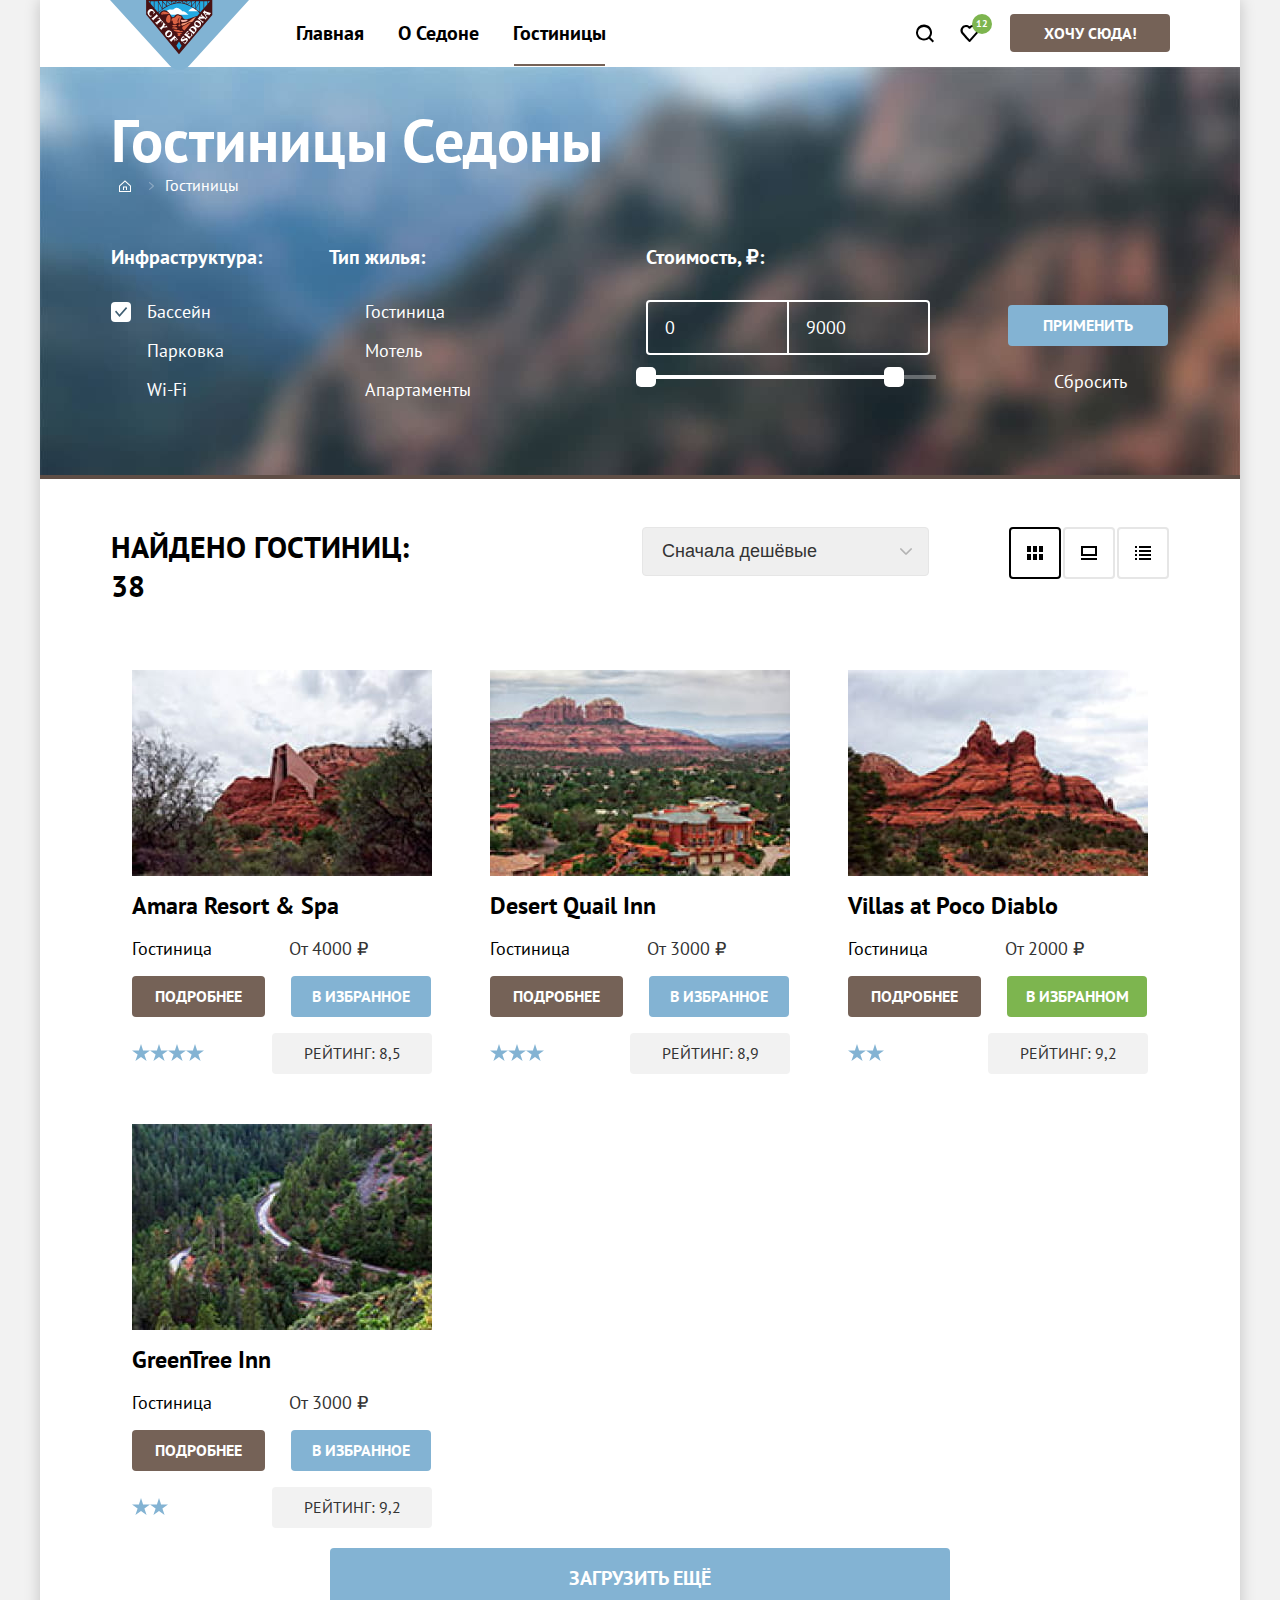
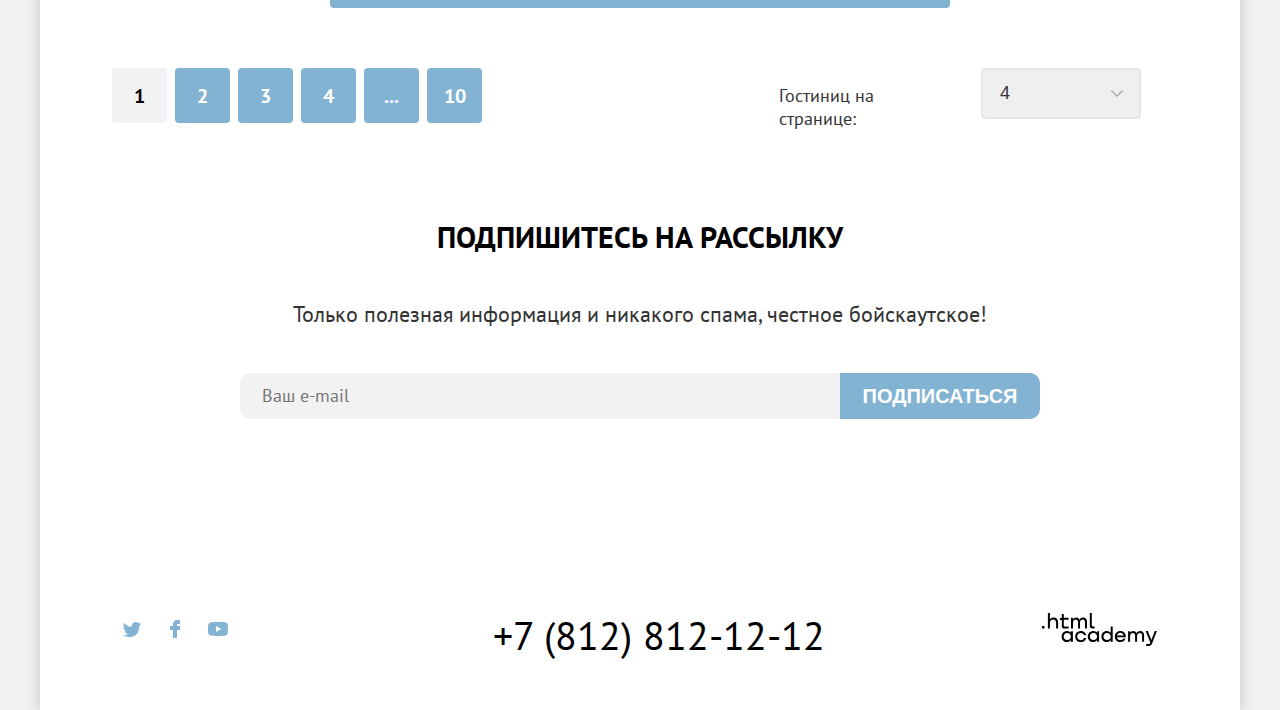
==== commit db00817a: "Merge pull request #11 from Artem-Olkhovoi/master" ====
--- a/catalog.html
+++ b/catalog.html
@@ -78,7 +78,7 @@
               </a>
             </li>
             <li class="breadcrumbs-item">
-              <img class="breadcumbs-arrow" src="images/breadcrumbs-arrow.svg" width="5" height="8">
+              <img class="breadcumbs-arrow" src="images/breadcrumbs-arrow.svg" alt="breacrumb-arrow" width="5" height="8">
             </li>
             <li class="breadcrumbs-item">
               <a class="breadcrumbs-link">Гостиницы</a>
@@ -172,13 +172,13 @@
                 </div>
               </div>
             </fieldset>
-
+          </form>
         </section>
         <div class="price-filter">
           <button class="button-submit" type="submit">Применить</button>
           <button class="button-reset" type="submit">Сбросить</button>
         </div>
-        </form>
+
       </div>
       <section class="sorting">
         <h2 class="sorting-title">Найдено гостиниц: 38</h2>
@@ -215,8 +215,8 @@
         </div>
       </section>
 
-      <ul class="product-list">
-        <div class="products-list-container">
+      <ul class="product-list products-list-container">
+        <!-- <div class="products-list-container"> -->
           <li class="product-card">
             <a class="product-card-link" href="#">
               <img class="product-card-image" src="images/hotel-1.jpg" width="300" height="206"
@@ -296,7 +296,7 @@
             </div>
             <span class="product-card-rating">Рейтинг: 9,2</span>
           </li>
-        </div>
+        <!-- </div> -->
       </ul>
 
       <a class="pagination-show-more-link" href="#">Загрузить ещё</a>
--- a/styles/styles.css
+++ b/styles/styles.css
@@ -918,14 +918,6 @@
   gap: 10px 18px;
 }
 
-.products-list-container::after {
-  content: "";
-  position: absolute;
-  border-bottom: 1px solid #E6E6E6;
-  bottom: -21px;
-  height: 15px;
-  width: 1055px;
-}
 
 .product-card {
   width: 340px;
@@ -1121,14 +1113,6 @@
   position: relative;
 }
 
-.pagination-show-more-link::after {
-  content: "";
-  position: absolute;
-  border-bottom: 1px solid #E6E6E6;
-  bottom: -17px;
-  height: 15px;
-  width: 1055px;
-}
 
 .pagination-show-more-link:hover {
   background: #68A2CA;
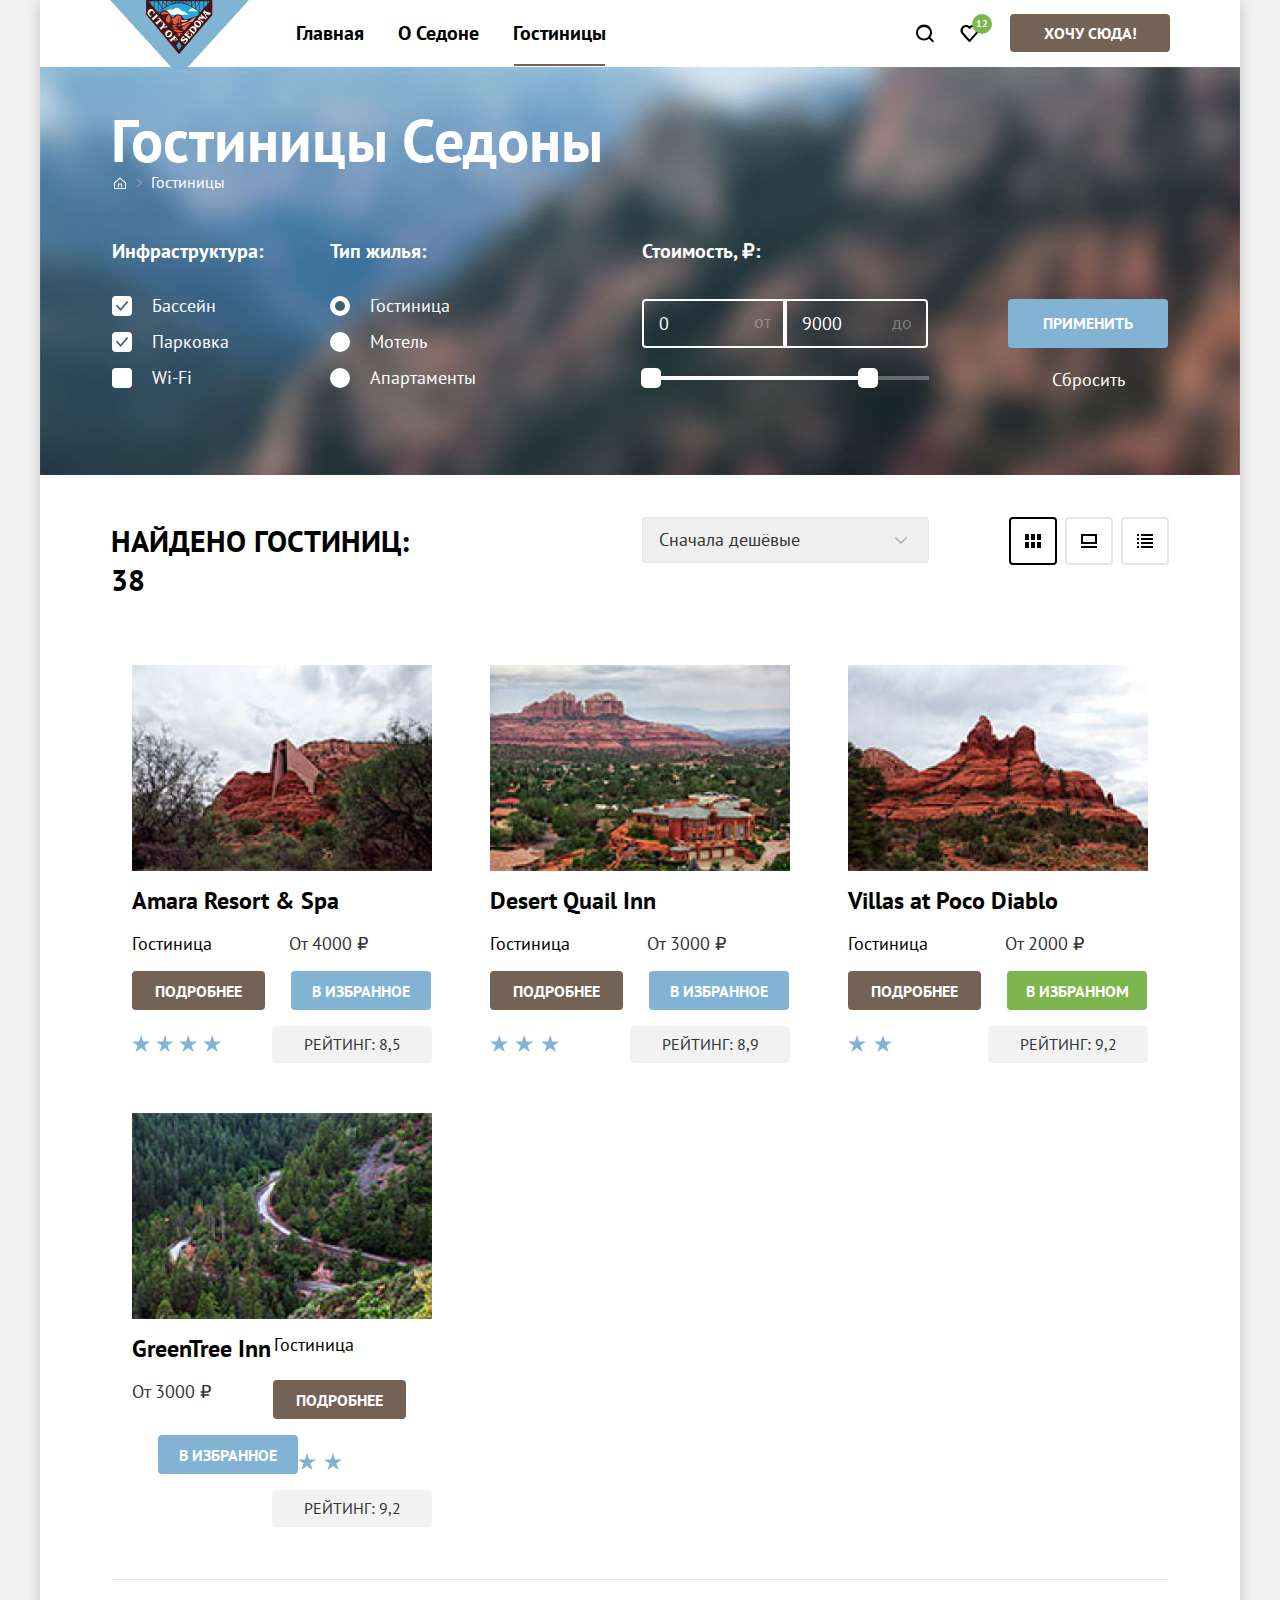
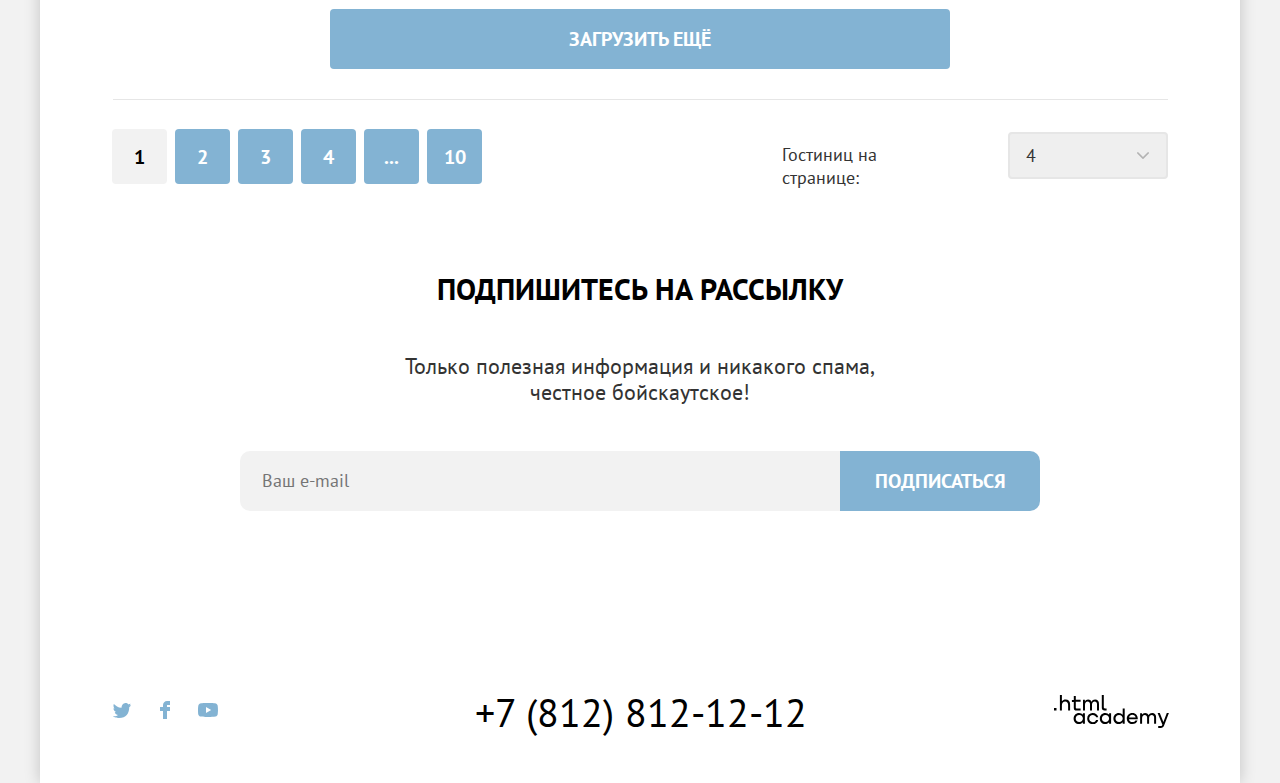
==== commit f4986cde: "Merge pull request #12 from Artem-Olkhovoi/master" ====
--- a/catalog.html
+++ b/catalog.html
@@ -4,11 +4,11 @@
 <head>
   <meta charset="utf-8">
   <title>Каталог гостиниц в городе Седона</title>
+  <link rel="icon" type="image/png" sizes="32x32" href="../images/favicon.png">
   <link rel="stylesheet" href="styles/styles.css">
 </head>
 
 <body>
-  <div class="main-container">
     <header class="main-page-header">
       <div class="header-container">
         <a class="navigation-logo" href="index.html">
@@ -31,7 +31,7 @@
         <ul class="navigation-user">
           <li class="main-navigation-item">
             <a class="main-navigation-link" href="#">
-              <svg class="navigation-icon" aria-hidden="true" focusable="false" width="20" height="19" fill="none"
+              <svg class="navigation-icon" aria-hidden="true" focusable="false" width="20" height="19"
                 xmlns="http://www.w3.org/2000/svg">
                 <path
                   d="m19.03 17.05-3.71-3.7c1-1.3 1.7-3 1.7-4.9 0-4.4-3.61-8-8.02-8a8.12 8.12 0 0 0-8.03 8.1c0 4.4 3.61 8 8.03 8 1.8 0 3.5-.6 4.91-1.7l3.71 3.7 1.4-1.5ZM9 14.55c-3.31 0-6.02-2.7-6.02-6a6.03 6.03 0 0 1 12.03 0c0 3.3-2.7 6-6.01 6Z" />
@@ -43,7 +43,7 @@
           </li>
           <li class="main-navigation-item">
             <a class="main-navigation-link" href="#">
-              <svg class="navigation-icon" aria-hidden="true" focusable="false" width="19" height="17" fill="none"
+              <svg class="navigation-icon" aria-hidden="true" focusable="false" width="19" height="17"
                 xmlns="http://www.w3.org/2000/svg">
                 <path
                   d="M9.44 17c-.3 0-.6-.1-.8-.4-5.41-6.1-6.72-7.5-7.02-7.9A5.4 5.4 0 0 1 6.03 0c1.3 0 2.51.5 3.51 1.3a5.47 5.47 0 0 1 9.03 4.1c0 1.3-.5 2.5-1.3 3.4l-7.02 7.9c-.2.2-.4.3-.8.3ZM3.43 7.5c.3.4 3.5 4 6.11 6.9l6.22-7c.5-.5.7-1.2.7-2 0-1.8-1.5-3.3-3.3-3.3-1 0-2.01.5-2.71 1.3-.3.3-.6.4-.9.4-.3 0-.6-.2-.8-.4a3.7 3.7 0 0 0-2.72-1.3c-1.8 0-3.3 1.5-3.3 3.3-.1.9.3 1.6.7 2.1-.1 0-.1 0 0 0Z" />
@@ -101,17 +101,17 @@
                 </li>
 
                 <li class="catalog-filter-item">
-                  <label class="control">
-                    <input class="visually-hidden control-input" type="checkbox" name="swimming-pool" checked>
-                    <span class="control-mark"></span>
+                  <input class="visually-hidden control-input" type="checkbox" name="parking-place"
+                    id="infostructure-parking-place" value="Парковка" checked>
+                  <label class="control" for="infostructure-parking-place">
                     <span class="control-label">Парковка</span>
                   </label>
                 </li>
 
                 <li class="catalog-filter-item">
-                  <label class="control">
-                    <input class="visually-hidden control-input" type="checkbox" name="swimming-pool">
-                    <span class="control-mark"></span>
+                  <input class="visually-hidden control-input" type="checkbox" name="wifi-internet"
+                    id="infostructure-wifi-internet" value="wi-fi">
+                  <label class="control" for="infostructure-wifi-internet">
                     <span class="control-label">Wi-Fi</span>
                   </label>
                 </li>
@@ -121,26 +121,27 @@
             <fieldset class="catalog-filter-group">
               <legend class="catalog-filter-title">Тип жилья:</legend>
               <ul class="catalog-filter-list">
-                <li class="catalog-filter-item">
-                  <label class="control">
-                    <input class="visually-hidden control-input" type="radio" name="swimming-pool" checked>
-                    <span class="control-mark"></span>
+
+                <li class="catalog-filter-item">
+                  <input class="visually-hidden control-input" type="radio" name="housing"
+                    id="housing-is-hotel" value="hotel" checked>
+                  <label class="control" for="housing-is-hotel">
                     <span class="control-label">Гостиница</span>
                   </label>
                 </li>
 
                 <li class="catalog-filter-item">
-                  <label class="control">
-                    <input class="visually-hidden control-input" type="radio" name="swimming-pool">
-                    <span class="control-mark"></span>
+                  <input class="visually-hidden control-input" type="radio" name="housing"
+                    id="housing-is-motel" value="motel">
+                  <label class="control" for="housing-is-motel">
                     <span class="control-label">Мотель</span>
                   </label>
                 </li>
 
                 <li class="catalog-filter-item">
-                  <label class="control">
-                    <input class="visually-hidden control-input" type="radio" name="swimming-pool">
-                    <span class="control-mark"></span>
+                  <input class="visually-hidden control-input" type="radio" name="housing"
+                    id="housing-is-appartaments" value="appartaments">
+                  <label class="control" for="housing-is-appartaments">
                     <span class="control-label">Апартаменты</span>
                   </label>
                 </li>
@@ -148,20 +149,22 @@
             </fieldset>
 
             <fieldset class="catalog-filter-price">
-              <legend class="catalog-filter-title">Стоимость, ₽:</legend>
+              <legend class="catalog-filter-title price-title">Стоимость, ₽:</legend>
 
               <div class="range-wrapper-inputs">
                 <label class="catalog-filter-label">
-                  <input class="range-input" type="number" value="0" name="min-price">
+                  <input class="range-input range-input-less" type="number" value="0" name="min-price">
+                  <span class="range-less-bacground-text">от</span>
                 </label>
                 <label class="catalog-filter-label">
-                  <input class="range-input" type="number" value="9000" name="max-price">
+                  <input class="range-input range-input-more" type="number" value="9000" name="max-price">
+                  <span class="range-more-bacground-text">до</span>
                 </label>
               </div>
 
               <div class="range">
                 <div class="range-scale">
-                  <div class="range-bar" style="right: 42px; width: 248px">
+                  <div class="range-bar" style="right: 64px; width: 224px">
                     <button class="range-toggle toggle-min">
                       <span class="visually-hidden">Изменить минимальную цену.</span>
                     </button>
@@ -216,7 +219,6 @@
       </section>
 
       <ul class="product-list products-list-container">
-        <!-- <div class="products-list-container"> -->
           <li class="product-card">
             <a class="product-card-link" href="#">
               <img class="product-card-image" src="images/hotel-1.jpg" width="300" height="206"
@@ -296,10 +298,10 @@
             </div>
             <span class="product-card-rating">Рейтинг: 9,2</span>
           </li>
-        <!-- </div> -->
       </ul>
-
+    <div class="borders-for-show-more-link">
       <a class="pagination-show-more-link" href="#">Загрузить ещё</a>
+    </div>
       <div class="pagination-container">
         <div class="pagination-container-2">
           <ul class="pagination">
@@ -403,7 +405,6 @@
         </a>
       </div>
     </footer>
-  </div>
 </body>
 
 </html>
--- a/styles/styles.css
+++ b/styles/styles.css
@@ -179,6 +179,15 @@
   outline: 3px solid #83B3D3;
 }
 
+.button-main-navigation-link:active {
+  background: #615048;
+  color: rgba(255, 255, 255, 0.3);
+  outline: none;
+}
+
+
+
+
 .main-navigation-link-current::before {
   position: absolute;
   content: "";
@@ -268,10 +277,6 @@
   padding: 89px 75px 79px 75px;
 }
 
-.sub-advantages-item-road {
-  width: 400px;
-}
-
 .advantages-first-photo {
   margin: 0 auto;
 }
@@ -290,8 +295,7 @@
 
 .advantage-text-container {
   width: 400px;
-  margin: auto;
-  padding: 98px 91px 87px 91px;
+  padding: 98px 91px 86px 91px;
 }
 
 .sub-advantages-item {
@@ -302,9 +306,14 @@
   background-color: #FFFFFF;
 }
 
-.sub-advantages-item-road {
+.sub-advantages-item-no-logo {
+  background-color: rgba(131, 179, 211, 0.12);
+  padding: 0;
+  padding-top: 98px;
+}
+
+.road {
   background-color: rgba(131, 179, 211, 0.2);
-  padding: 89px 75px 79px 75px;
 }
 
 .advantages-title {
@@ -317,8 +326,9 @@
 }
 
 .sub-advantages-title {
+  width: 182px;
   color: #000000;
-  padding: 0 36px
+  margin-bottom: 29px;
 }
 
 .sub-advantages-title-with-logo {
@@ -352,9 +362,7 @@
 }
 
 .sub-advantages-number {
-  width: 250px;
-  margin: 0 auto 30px;
-
+  margin-bottom: 30px;
 }
 
 .advantages-number::before {
@@ -379,6 +387,10 @@
 
 .sub-advantages-with-logo {
   order: -1;
+}
+
+.description-no-logo {
+  padding-bottom: 107px;
 }
 
 .main-index-appointment-title {
@@ -406,7 +418,7 @@
   line-height: 36px;
   border-radius: 10px;
   width: 575px;
-  padding: 15px 30px;
+  padding: 12px 30px;
   margin: 0 auto 93px;
   justify-content: center;
   align-items: center;
@@ -422,8 +434,7 @@
 
 .main-index-appointment-link:focus {
   background: #615048;
-  border: 3px solid #83B3D3;
-  outline: none;
+  outline: 3px solid #83B3D3;
 }
 
 .newsletter {
@@ -448,7 +459,7 @@
   font-size: 22px;
   line-height: 26px;
   text-align: center;
-  width: 720px;
+  width: 545px;
   margin: 0 auto 46px;
 }
 
@@ -459,6 +470,7 @@
 }
 
 .newsletter-button {
+  font-family: 'PT Sans';
   background-color: #83B3D3;
   color: #FFFFFF;
   border-radius: 0px 10px 10px 0px;
@@ -505,7 +517,7 @@
   width: 600px;
   margin: 0;
   margin-left: auto;
-  padding: 5px 22px;
+  padding: 17px 22px;
 }
 
 .field:hover {
@@ -559,7 +571,7 @@
   text-transform: uppercase;
   text-decoration-line: none;
   color: #000000;
-  margin: 40px auto;
+  margin: 25px auto;
   padding: 15px;
 }
 
@@ -581,7 +593,8 @@
   width: 160px;
   height: 70px;
   margin: 0;
-  margin-top: 35px;
+  margin-top: 25px;
+  margin-left: 30px;
   padding: 0;
   text-decoration: none;
 }
@@ -607,14 +620,14 @@
 .inner-header {
   display: flex;
   width: 528px;
-  margin: 0 601px 45px 71px;
+  margin: 0 601px 42px 66px;
   flex-direction: column;
 }
 
 .catalog-filter {
   display: flex;
   width: 361px;
-  margin-left: 71px;
+  margin-left: 72px;
 }
 
 .catalog-filter-form {
@@ -633,7 +646,7 @@
   margin: 0;
   padding: 0;
   width: 290px;
-  margin-left: 167px;
+  margin-left: 162px;
 }
 
 .catalog-filter-title {
@@ -659,6 +672,7 @@
   background-repeat: no-repeat;
   background-size: 100% auto;
   background-color: #5f4e46;
+  background-size: cover;
 }
 
 .inner-header-title {
@@ -666,7 +680,8 @@
   font-size: 60px;
   line-height: 78px;
   width: 528px;
-  margin: 34px 0 -7px;
+  margin: 34px 0 -10px;
+  margin-left: 5px;
   padding: 0;
 }
 
@@ -688,7 +703,7 @@
 }
 
 .breadcumbs-arrow {
-  margin: auto;
+  margin-right: 5px;
 }
 
 .breadcrumbs-index-link:focus {
@@ -733,6 +748,10 @@
   font-size: 20px;
   line-height: 26px;
   margin-bottom: 30px;
+}
+
+.price-title {
+  margin-bottom: 35px;
 }
 
 .control {
@@ -752,22 +771,21 @@
   border: none;
   border-radius: 4px;
   width: 160px;
-  padding: 10px 15px;
-  margin-bottom: 14px;
+  padding: 14px 15px;
+  margin-bottom: 12px;
 }
 
 .button-submit:hover {
   background: #68A2CA;
 }
 
+.button-submit:focus {
+  background: #68A2CA;
+  outline: 3px solid #FFFFFF;
+}
+
 .button-submit:active {
   color: rgba(255, 255, 255, 0.3);
-  outline: none;
-}
-
-.button-submit:focus {
-  background: #68A2CA;
-  border: 3px solid #FFFFFF;
   outline: none;
 }
 
@@ -788,17 +806,13 @@
   border: none;
   text-align: center;
   width: 100px;
-  padding: 10px 15px;
+  padding: 8px 15px;
   margin-bottom: 76px;
-  margin-left: 31px;
+  margin-left: 29px;
 }
 
 .button-reset:hover {
   color: rgba(255, 255, 255, 0.6);
-}
-
-.button-reset:active {
-  color: rgba(255, 255, 255, 0.3);
 }
 
 .button-reset:focus {
@@ -806,10 +820,15 @@
   border-radius: 4px;
 }
 
+.button-reset:active {
+  color: rgba(255, 255, 255, 0.3);
+  outline: none;
+}
+
 .sorting {
   display: flex;
-  padding: 48px 71px;
-  padding-bottom: 45px;
+  padding: 42px 71px;
+  padding-bottom: 46px;
   align-items: start;
 }
 
@@ -819,13 +838,13 @@
   line-height: 39px;
   text-transform: uppercase;
   width: 339px;
-  margin: 0 192px 0 0;
+  margin: 4px 192px 0 0;
 }
 
 .select-control {
   width: 287px;
-  padding: 12px 19px;
-  padding-right: 94px;
+  padding: 10px 0px 11px 16px;
+  font-family: 'PT Sans';
   font-size: 18px;
   line-height: 23px;
   border-color: #E6E6E6;
@@ -834,7 +853,8 @@
   margin-right: auto;
   background-image: url("../images/select-arrow.svg");
   background-repeat: no-repeat;
-  background-position: right 16px center;
+  background-position: right 21px center;
+  -webkit-appearance: none;
   appearance: none;
 }
 
@@ -855,7 +875,6 @@
   display: flex;
   flex-wrap: wrap;
   width: 160px;
-  justify-content: space-between;
 }
 
 .sorting-viev-variants a {
@@ -864,12 +883,18 @@
 }
 
 .button-sort {
-  padding: 17px 16px;
+  padding: 15px 14px;
   margin: 0;
   border: 2px solid #E6E6E6;
   box-sizing: border-box;
   border-radius: 4px;
   text-decoration: none;
+  margin-right: 8px;
+  margin-bottom: 8px;
+}
+
+.button-sort:nth-child(3n) {
+  margin-right: 0;
 }
 
 .button-sort:hover {
@@ -915,6 +940,7 @@
   grid-template-columns: repeat(3, 340px);
   width: 1056px;
   margin: 0 auto;
+  margin-bottom: 32px;
   gap: 10px 18px;
 }
 
@@ -949,6 +975,7 @@
 }
 
 .product-card-title {
+  display: inline;
   min-width: 340px;
   font-family: 'PT Sans';
   font-style: normal;
@@ -971,6 +998,7 @@
 }
 
 .product-card-button-detail {
+  align-self: flex-start;
   background-color: #756257;
   color: #FFFFFF;
   text-transform: uppercase;
@@ -982,7 +1010,7 @@
   border-radius: 4px;
   width: 133px;
   margin-bottom: 16px;
-  padding: 10px 20px;
+  padding: 10px 20px 8px 20px;
   outline: none;
 }
 
@@ -996,6 +1024,7 @@
 }
 
 .product-card-button-detail:active {
+  outline: none;
   color: rgba(255, 255, 255, 0.3);
 }
 
@@ -1005,7 +1034,8 @@
   text-transform: uppercase;
   font-weight: bold;
   font-size: 16px;
-  line-height: 41px;
+  line-height: 21px;
+  padding: 10px 20px 8px 20px;
   text-align: center;
   text-decoration: none;
   border-radius: 4px;
@@ -1033,6 +1063,7 @@
 
 .in-favorite {
   background-color: #7DB54F;
+  padding: 10px 18px 8px 18px;
 }
 
 .in-favorite:focus {
@@ -1041,11 +1072,13 @@
 }
 
 .in-favorite:hover {
+  outline: none;
   background: #6C9E42;
   border: none;
 }
 
 .in-favorite:active {
+  outline: none;
   background: #6C9E42;
   color: rgba(255, 255, 255, 0.3);
 }
@@ -1053,7 +1086,7 @@
 .product-card-stars-4 {
   background-image: url("../images/star.svg");
   background-repeat: space;
-  width: calc(18px*4);
+  width: 89px;
   height: 20px;
   align-self: center;
 }
@@ -1061,7 +1094,7 @@
 .product-card-stars-3 {
   background-image: url("../images/star.svg");
   background-repeat: space;
-  width: calc(18px*3);
+  width: calc(23px*3);
   height: 20px;
   align-self: center;
 }
@@ -1069,7 +1102,7 @@
 .product-card-stars-2 {
   background-image: url("../images/star.svg");
   background-repeat: space;
-  width: calc(18px*2);
+  width: calc(22px*2);
   height: 20px;
   align-self: center;
 }
@@ -1089,7 +1122,7 @@
   border-radius: 4px;
   width: 160px;
   margin-left: auto;
-  padding: 10px 0;
+  padding: 8px 0;
   text-align: center;
 }
 
@@ -1105,14 +1138,13 @@
   text-decoration: none;
   width: 620px;
   height: 60px;
-  margin: 0 290px 60px;
+  margin: 19px auto 0 auto;
   display: flex;
   align-items: center;
   justify-content: center;
   outline: none;
   position: relative;
 }
-
 
 .pagination-show-more-link:hover {
   background: #68A2CA;
@@ -1129,12 +1161,21 @@
   border: none;
 }
 
+.borders-for-show-more-link {
+  padding: 10px 0 30px 0;
+  border-top: 1px solid #E6E6E6;
+  border-bottom: 1px solid #E6E6E6;
+  width: 1055px;
+  margin: 0 auto 29px auto;
+}
+
+
 .pagination-container {
   display: flex;
   flex-wrap: wrap;
   align-items: start;
   width: 1056px;
-  margin: 0 auto 73px;
+  margin: 0 auto 66px;
 }
 
 .pagination-container-2 {
@@ -1156,7 +1197,7 @@
   line-height: 23px;
   color: #333333;
   width: 175px;
-  margin: 16px auto 16px 0;
+  margin: 14px auto 16px 3px;
 }
 
 .select-amount-product-on-page {
@@ -1164,15 +1205,18 @@
   border-radius: 4px;
   width: 160px;
   outline: none;
-  padding: 12px 17px;
+  padding: 10px 16px;
   padding-right: 100px;
+  font-family: 'PT Sans';
   font-size: 18px;
   line-height: 23px;
   color: #333333;
+  margin-left: 50px;
+  margin-top: 3px;
   margin-right: auto;
   background-image: url("../images/select-arrow.svg");
   background-repeat: no-repeat;
-  background-position: right 16px center;
+  background-position: right 17px center;
   appearance: none;
 }
 
@@ -1213,7 +1257,7 @@
   font-size: 22px;
   line-height: 26px;
   color: #333333;
-  width: 720px;
+  width: 518px;
   margin: 0 auto 46px;
 }
 
@@ -1288,7 +1332,7 @@
 .footer-social {
   width: 126px;
   padding: 0px;
-  margin: 49px 0 53px 72px;
+  margin: 38px 0 53px 62px;
 }
 
 .footer-social-list {
@@ -1303,7 +1347,7 @@
 .footer-telephone-number {
   display: flex;
   width: 720px;
-  margin: 0 0 0 61px;
+  margin: 0 0 0 53px;
 }
 
 .visually-hidden {
@@ -1329,7 +1373,7 @@
 
 .breadcrumbs-item {
   display: flex;
-  margin-right: 11px;
+  margin-right: 4px;
   align-self: center;
 }
 
@@ -1350,8 +1394,8 @@
 .catalog-filter-item {
   position: relative;
   display: block;
-  padding-left: 36px;
-  margin-bottom: 16px;
+  padding-left: 40px;
+  margin-bottom: 13px;
 }
 
 .control-input[type="checkbox"]+label::before {
@@ -1380,6 +1424,13 @@
 }
 
 .control-input[type="radio"]+label::before {
+  content: "";
+  position: absolute;
+  top: 2px;
+  left: 0;
+  width: 20px;
+  height: 20px;
+  background: #FFFFFF;
   border-radius: 50%;
 }
 
@@ -1389,11 +1440,41 @@
   background-position: center;
 }
 
+.control-input+label:hover:before {
+  background: rgba(255, 255, 255, 0.6);
+}
+
+.control-input+label:active:before {
+  background: rgba(255, 255, 255, 0.3);
+}
+
+
+.control-input[type="radio"]+label::before {
+  border-radius: 50%;
+}
+
 .control-input:focus+label::before {
   outline: 3px solid #83B3D3;
-}
+  background-color: rgba(255, 255, 255, 0.6);
+}
+
+.control-input[type="radio"]+label:hover:before {
+  background-color: #FFFFFF;
+}
+
+.control-input[type="radio"]:checked:focus+label::before {
+  outline: 3px solid #83B3D3;
+  background-color: #FFFFFF;
+}
+
+.control-input:disabled+label::before {
+  opacity: .4;
+}
+
+
 
 .range-scale {
+  width: 287px;
   position: relative;
   height: 4px;
   background-color: rgba(255, 255, 255, 0.3);
@@ -1419,61 +1500,35 @@
   box-shadow: 0px 4px 10px rgba(0, 0, 0, 0.25);
 }
 
+.range-toggle:focus {
+  outline: 3px solid #83B3D3;
+  box-shadow: 0px 4px 10px rgba(0, 0, 0, 0.25);
+}
+
 .range-toggle:active {
   outline: 2px solid #83B3D3;
   box-shadow: 0px 7px 15px rgba(0, 0, 0, 0.4);
 }
 
-.range-toggle:focus {
-  outline: 3px solid #83B3D3;
-  box-shadow: 0px 4px 10px rgba(0, 0, 0, 0.25);
-}
-
 .toggle-min {
   top: -8px;
-  left: -10px;
+  left: 0px;
 }
 
 .toggle-max {
   top: -8px;
-  right: -10px;
+  right: -13px;
 }
 
 .range-wrapper-inputs {
   display: flex;
-  margin-bottom: 20px;
-}
-
-.range-wrapper-inputs label:first-of-type {
-  border: 2px solid #FFFFFF;
-  border-radius: 4px 0 0 4px;
-  margin-right: -2px;
-}
-
-.range-wrapper-inputs label:last-of-type {
-  border: 2px solid #FFFFFF;
-  border-radius: 0 4px 4px 0;
-}
-
-.catalog-filter-label {
-  display: flex;
-  width: 143px;
-}
-
-.range-wrapper-inputs label:hover {
-  border: 2px solid rgba(255, 255, 255, 0.6);
-  border-radius: 4px 0px 0px 4px;
-}
-
-.range-wrapper-inputs label:active {
-  border: 2px solid #FFFFFF;
-  background: #756257;
+  margin-bottom: 28px;
 }
 
 .range-input {
   color: #FFFFFF;
-  width: 105px;
-  padding: 14px 17px;
+  width: 100%;
+  padding: 11px 15px;
   font-family: 'PT Sans';
   font-style: normal;
   font-weight: 400;
@@ -1482,14 +1537,81 @@
   text-align: left;
   background-color: transparent;
   border: none;
-  outline: none;
-  appearance: textfield;
+  appearance: none;
 }
 
 .range-input::-webkit-outer-spin-button,
 .range-input::-webkit-inner-spin-button {
   appearance: none;
   margin: 0;
+}
+
+.range-input[type="number"] {
+  -moz-appearance: textfield;
+}
+
+.range-input[type="number"]:hover,
+.range-input[type="number"]:focus {
+  -moz-appearance: number-input;
+}
+
+.range-input-less {
+  border: 2px solid #FFFFFF;
+  border-radius: 4px 0 0 4px;
+  margin-right: -2px;
+}
+
+.range-input-more {
+  border: 2px solid #FFFFFF;
+  border-radius: 0 4px 4px 0;
+}
+
+.catalog-filter-label {
+  display: flex;
+  width: 143px;
+  position: relative;
+}
+
+.range-input:hover {
+  border: 2px solid rgba(255, 255, 255, 0.6);
+  border-radius: 4px 0px 0px 4px;
+}
+
+.range-input-more:hover {
+  border: 2px solid rgba(255, 255, 255, 0.6);
+  border-radius: 0px 4px 4px 0px;
+}
+
+.range-input:focus {
+  box-shadow: 0px 0px 0px 3px #81B3D2;
+  outline: none;
+  z-index: 2;
+}
+
+.range-input:active {
+  border: 2px solid #FFFFFF;
+  background-color: #756257;
+  box-shadow: none;
+}
+
+.range-less-bacground-text {
+  position: absolute;
+  content: "";
+  right: 14px;
+  top: 11px;
+  line-height: 23px;
+  opacity: 0.3;
+  z-index: 2;
+}
+
+.range-more-bacground-text {
+  position: absolute;
+  content: "";
+  right: 16px;
+  top: 12px;
+  line-height: 23px;
+  opacity: 0.3;
+  z-index: 2;
 }
 
 .modal-container {
@@ -1561,8 +1683,8 @@
 }
 
 .modal-close-button:active {
+  outline: none;
   background: #E6E6E6;
-  outline: 1px solid #83B3D3;
   fill: rgba(0, 0, 0, 0.3);
 }
 
@@ -1614,6 +1736,7 @@
 }
 
 .modal-button-submit:active {
+  outline: none;
   background-color: #68A2CA;
   color: rgba(255, 255, 255, 0.3);
 }
@@ -1693,7 +1816,7 @@
   border-radius: 0;
 }
 
-.cids {
+.amount-of-people-modal {
   display: flex;
   align-items: center;
   margin-bottom: 40px;
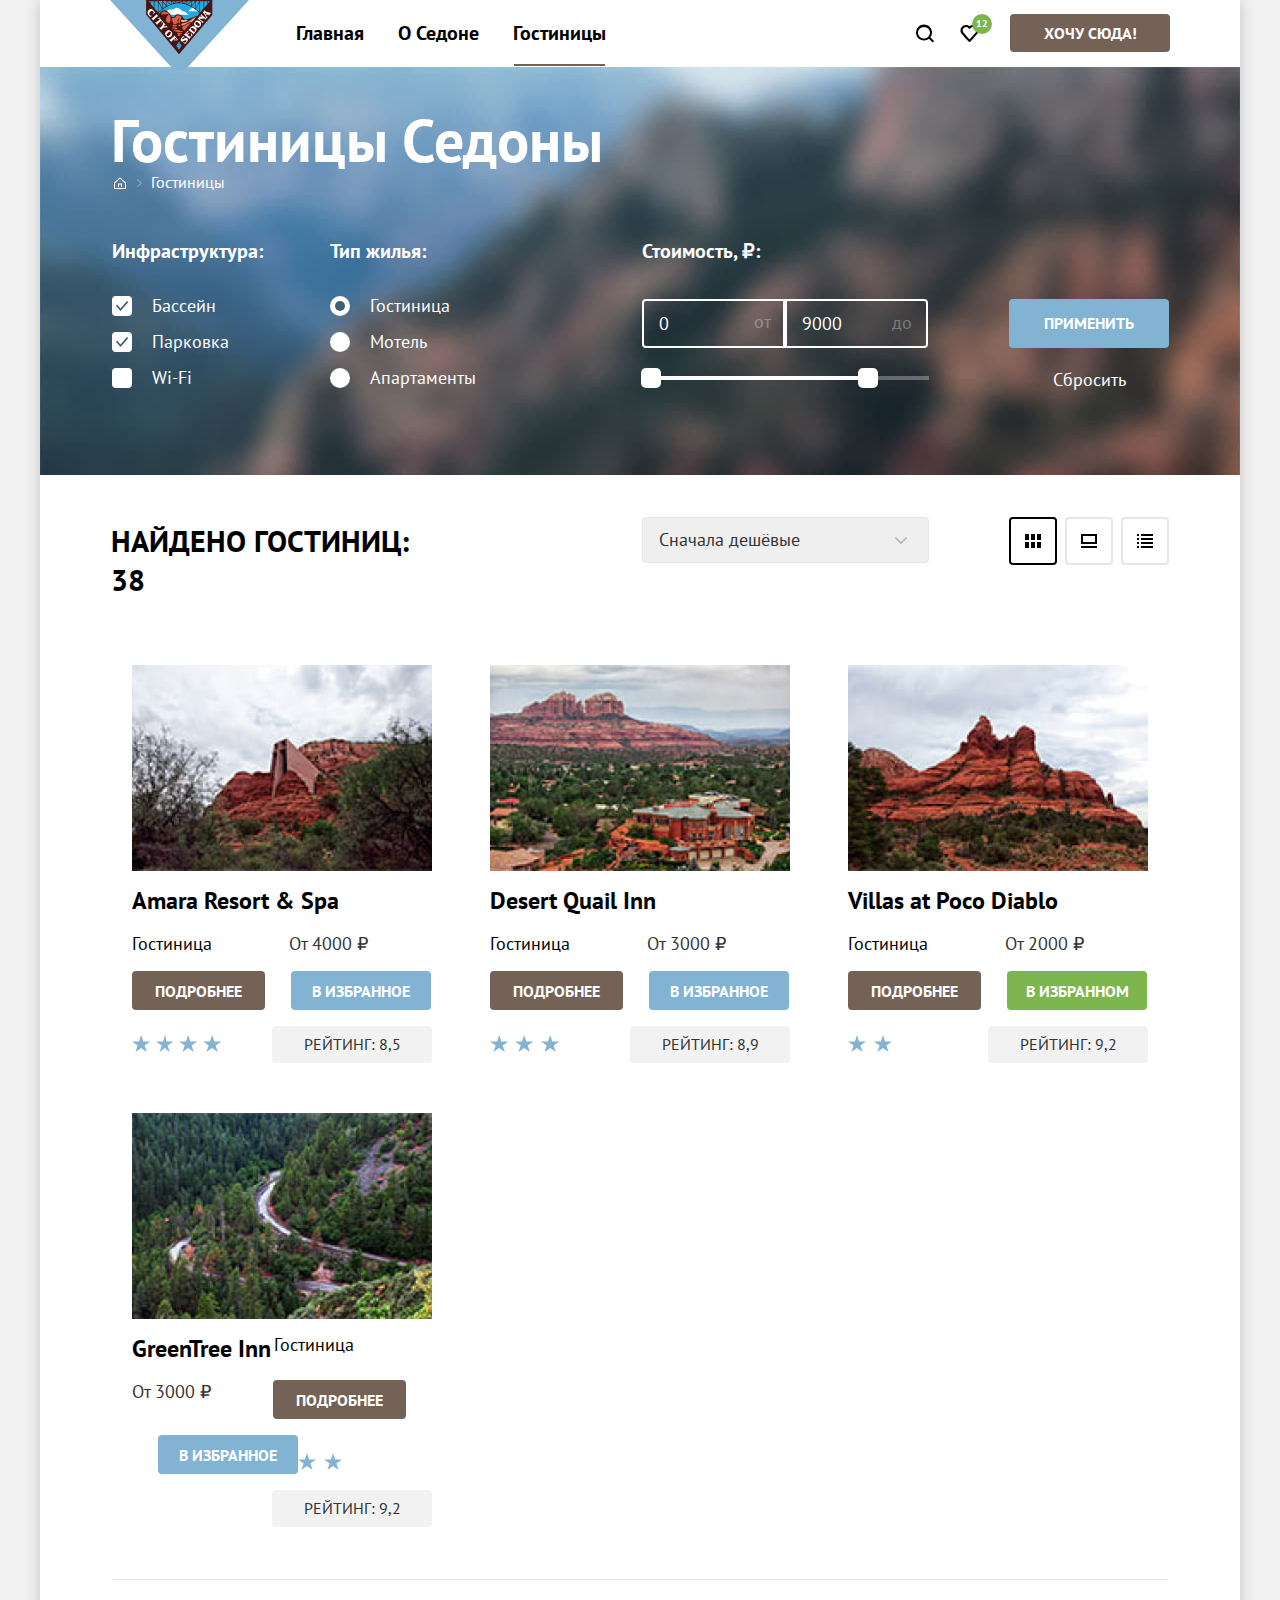
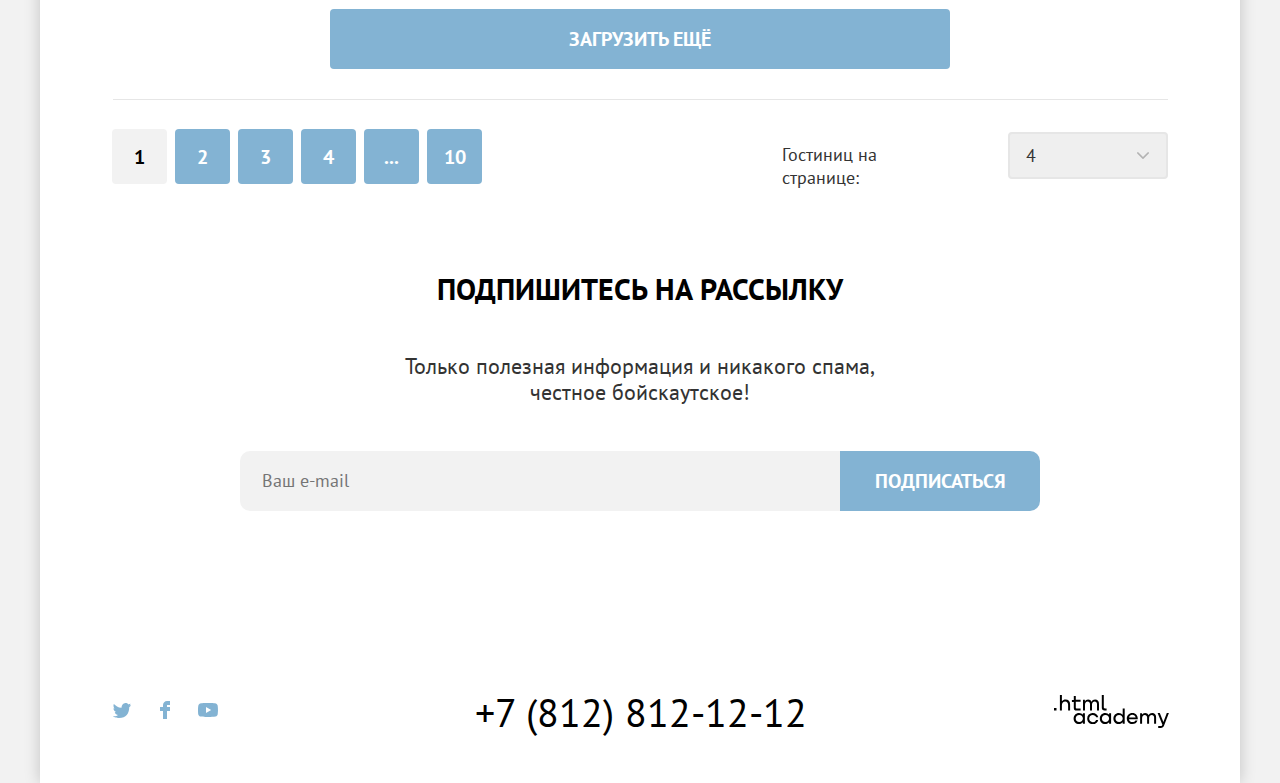
==== commit d2d92f26: "правки для защиты v.2" ====
--- a/catalog.html
+++ b/catalog.html
@@ -4,7 +4,7 @@
 <head>
   <meta charset="utf-8">
   <title>Каталог гостиниц в городе Седона</title>
-  <link rel="icon" type="image/png" sizes="32x32" href="../images/favicon.png">
+  <link rel="icon" type="image/png" sizes="32x32" href="images/favicon.png">
   <link rel="stylesheet" href="styles/styles.css">
 </head>
 
@@ -77,12 +77,11 @@
                 </span>
               </a>
             </li>
-            <li class="breadcrumbs-item">
-              <img class="breadcumbs-arrow" src="images/breadcrumbs-arrow.svg" alt="breacrumb-arrow" width="5" height="8">
-            </li>
+
             <li class="breadcrumbs-item">
               <a class="breadcrumbs-link">Гостиницы</a>
             </li>
+
           </ul>
         </header>
         <section class="catalog-filter">
@@ -165,27 +164,28 @@
               <div class="range">
                 <div class="range-scale">
                   <div class="range-bar" style="right: 64px; width: 224px">
-                    <button class="range-toggle toggle-min">
+                    <button class="range-toggle toggle-min" type="button">
                       <span class="visually-hidden">Изменить минимальную цену.</span>
                     </button>
-                    <button class="range-toggle toggle-max">
+                    <button class="range-toggle toggle-max" type="button">
                       <span class="visually-hidden">Изменить максимальную цену.</span>
                     </button>
                   </div>
                 </div>
               </div>
             </fieldset>
+            <div class="price-filter">
+              <button class="button-submit" type="submit">Применить</button>
+              <button class="button-reset" type="reset">Сбросить</button>
+            </div>
           </form>
         </section>
-        <div class="price-filter">
-          <button class="button-submit" type="submit">Применить</button>
-          <button class="button-reset" type="submit">Сбросить</button>
-        </div>
 
       </div>
       <section class="sorting">
         <h2 class="sorting-title">Найдено гостиниц: 38</h2>
-        <select class="select-control" aria-label="Сортировка">
+        <label class="visually-hidden" for="sorting-label">Сортировка</label>
+        <select class="select-control" aria-label="Сортировка" id="sorting-label">
           <option value="cheap">Сначала дешёвые</option>
           <option value="expensive">Сначала дорогие</option>
           <option value="popular">Сначала популярные</option>
@@ -326,7 +326,8 @@
           </ul>
         </div>
         <span class="amount-product-on-page">Гостиниц на странице:</span>
-        <select class="select-amount-product-on-page" aria-label="Сортировка количества товаров на странице">
+        <label class="visually-hidden" for="amount-on-page-select">Количество гостиниц на странице</label>
+        <select class="select-amount-product-on-page" aria-label="Сортировка количества товаров на странице" id="amount-on-page-select">
           <option value="four">4</option>
           <option value="eight">8</option>
           <option value="sixteen">16</option>
--- a/styles/styles.css
+++ b/styles/styles.css
@@ -200,8 +200,8 @@
 
 .main-index-banner {
   position: relative;
+  background-color: #8585b7;
   color: #000000;
-  background-color: #FFFFFF;
   background-image: url("../images/index-background.jpg");
   background-size: 100% auto;
   background-repeat: no-repeat;
@@ -647,6 +647,7 @@
   padding: 0;
   width: 290px;
   margin-left: 162px;
+  margin-right: 77px;
 }
 
 .catalog-filter-title {
@@ -1373,8 +1374,23 @@
 
 .breadcrumbs-item {
   display: flex;
-  margin-right: 4px;
+  padding-right: 18px;
   align-self: center;
+  position: relative;
+}
+
+.breadcrumbs-item::after {
+  position: absolute;
+  content: '';
+  background-image: url("../images/breadcrumbs-arrow.svg");
+  width: 5px;
+  height: 8px;
+  top: 10px;
+  right: 9px;
+}
+
+.breadcrumbs-item:last-child:after {
+  display: none;
 }
 
 .favourite-counter {
